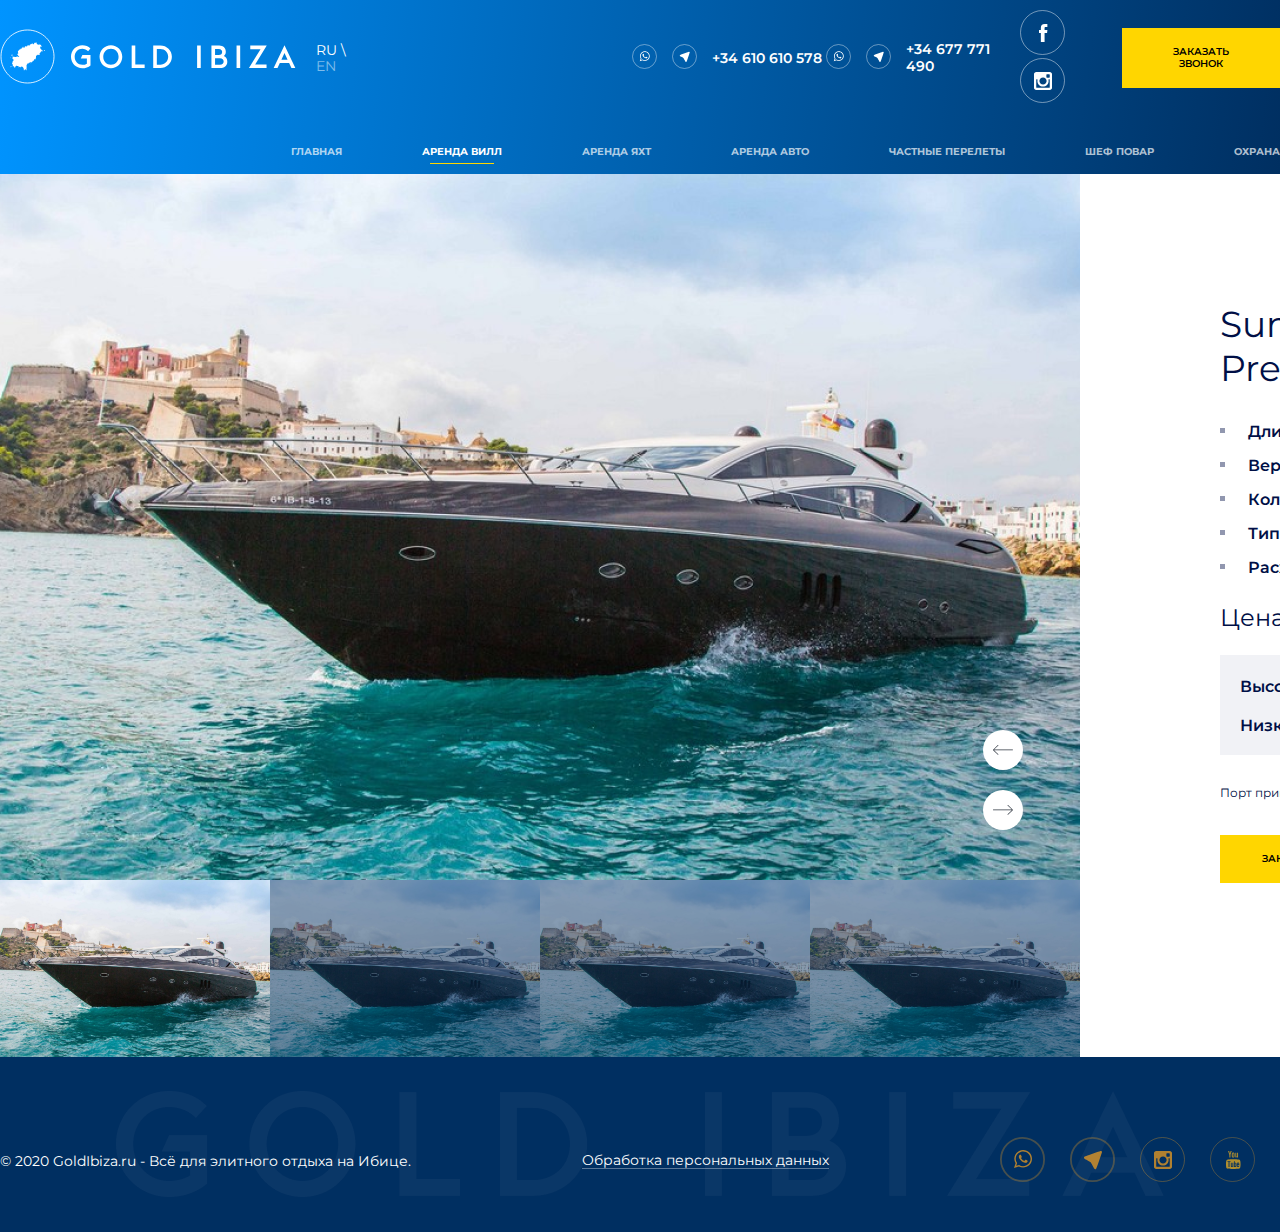
==== boat__page.html @ 10ff62f9 "123" ====
<!DOCTYPE html>
<html>
<head>
	<meta charset="utf-8">
	<title>Все для элитного отдыха на Ибице</title>
	<link rel="icon" href="img/icon.png" type="image/png">

	<link rel="stylesheet" type="text/css" href="styles/normalize.css">
	<link rel="stylesheet" href="styles/animate.css">
	<link rel="stylesheet" href="styles/magnific-popup.css">
	<link rel="stylesheet" type="text/css" href="styles/slick.css">
	<link rel="stylesheet" type="text/css" href="styles/style.css">
</head>
<body>
	<div class="header--fixed">
		<div class="header__inner">
			<div class="header__top">
					<div class="header__logo">
					<object class=""  type="image/svg+xml" data="img/logo_head.svg"></object>
				</div>
					<div class="header__lang--fixed">
						<a class="lang--ru lang--active" href="">RU \ </a>
						<a class="lang--eng" href="">EN</a>
					</div>
					<div class="header__phone">
						<a href=""><img class="phone__img" src="img/whatsapp_white.svg"></a>
						<a href=""><img class="phone__img" src="img/telegram_white.svg"></a>
						<a href=""><div class="header__number">+34 610 610 578</div></a>
					</div>
					<div class="header__phone">
						<a href="">
						<img class="phone__img" src="img/whatsapp_white.svg"></a>
						<a href=""><img class="phone__img" src="img/telegram_white.svg"></a>
						<a href=""><div class="header__number">+34 677 771 490</div></a>
					</div>
					<div class="header__social">
						<a href=""><img class="social__img" src="img/facebook.svg"></a>
						<a href=""><img class="social__img" src="img/insta.svg"></a>
					</div>
				<button class="button header__button  popup-with-form" href="#form-1" data-popup="Заказать звонок">Заказать звонок</button>

			<a class="popup-with-form popup__hamb"  data-popup="menu" href="#form-3">
				<img class="hamb__icon" src="img/hamb.svg">
			</a>
			</div>
		</div>
	</div>
		<div class="header">
		<div class="header__inner">
			<div class="header__top">
					<div class="header__logo">
					<object class=""  type="image/svg+xml" data="img/logo_head.svg"></object>
				</div>
					<div class="header__lang">
						<a class="lang--ru lang--active" href="">RU \ </a>
						<a class="lang--eng" href="">EN</a>
					</div>
					<div class="header__phone">
						<a href=""><img class="phone__img" src="img/whatsapp_white.svg"></a>
						<a href=""><img class="phone__img" src="img/telegram_white.svg"></a>
						<a href=""><div class="header__number">+34 610 610 578</div></a>
					</div>
					<div class="header__phone">
					<a href=""><img class="phone__img" src="img/whatsapp_white.svg"></a>
						<a href=""><img class="phone__img" src="img/telegram_white.svg"></a>
						<a href=""><div class="header__number">+34 677 771 490</div></a>
					</div>
					<div class="header__social">
						<a href=""><img class="social__img" src="img/facebook.svg"></a>
						<a href=""><img class="social__img" src="img/insta.svg"></a>
					</div>
			<button class="button header__button  popup-with-form" href="#form-1" data-popup="Заказать звонок">Заказать звонок</button>
			</div>
			<div class="header__bot">
				<nav class="nav header__nav">
					<ul class="nav__menu">
						<li class="nav__item ">
							<a href="index.html">Главная</a>
						</li>
						<li class="nav__item item--selected">
							<a href="villa.html">Аренда вилл</a>
						</li>
						<li class="nav__item">
							<a href="">Аренда яхт</a>
						</li>
						<li class="nav__item">
							<a href="">Аренда авто</a>
						</li>
						<li class="nav__item">
							<a href="">Частные перелеты</a>
						</li>
						<li class="nav__item">
							<a href="cook.html">Шеф повар</a>
						</li>
						<li class="nav__item">
							<a href="security.html">Охрана</a>
						</li>
					</ul>
				</nav>
			</div>
		</div>
</div>


<form id="form-1" class="mfp-hide white-popup-block">
	<fieldset style="border:0;">
		<div class="b-popup__content">
			<div class="b-popup__text">
				<div class="b-popup__title">Заказать обратный звонок</div>
				<div class="b-popup__subtitle">Перезвоним в течение 15 минут!</div>
			</div>
				<input class="b-popup__name form" type="text" name="name" placeholder="Имя *">
				<input class="b-popup__number form" type="number" name="number" placeholder="Номер телефона *">
			   <div class="checkbox">
    			<input type="checkbox" id="checkbox_1">
    				<label for="checkbox_1"> Я прочитал <a class="checkbox__link" href=""> Политику обработки персональных данных </a> и согласен с условиями</label>
				</div>
    			 <button class="b-popup__button button">
            			Отправить
            	</button>
        </div>


	</fieldset>
</form>




<form id="form-3" class="mfp-hide mfp-move-horizontal hamburger-menu">
	<fieldset style="border:0;">
		<div  class="menu__box">
			<object class="b-form__logo"  type="image/svg+xml" data="img/logo2.svg"></object>
				<ul>
    				<li class="nav__item--hamb   hamb--active">
							<a href="">Главная</a>
						</li>
						<li class="nav__item--hamb">
							<a href="villa.html">Аренда вилл</a>
						</li>
						<li class="nav__item--hamb">
							<a href="">Аренда яхт</a>
						</li>
						<li class="nav__item--hamb">
							<a href="">Аренда авто</a>
						</li>
						<li class="nav__item--hamb">
							<a href="">Частные перелеты</a>
						</li>
						<li class="nav__item--hamb">
							<a href="cook.html">Шеф повар</a>
						</li>
						<li class="nav__item--hamb">
							<a href="security.html">Охрана</a>
						</li>
 				</ul>
 				<div class="hamb__contacts">
 					<div class="contacts__title">Связаться с нами:</div>
 					<div class="header__phone hamb--phone">
						<img class="phone__img" src="img/whatsapp_white.svg">
						<img class="phone__img" src="img/telegram_white.svg">
						<div class="header__number">+34 610 610 578</div>
						<div class="header__name"> Шеденко Александр Владимирович</div>
					</div>
					<div class="header__phone hamb--phone">
						<img class="phone__img" src="img/whatsapp_white.svg">
						<img class="phone__img" src="img/telegram_white.svg">
						<div class="header__number">+34 677 771 490</div>
						<div class="header__name">Шабека Максим Сергеевич</div>
					</div>
 				</div>
 				<div class="hamb__social">
 					<div class="social__title">Мы в соц.сетях:</div>
 					<div class="b-footer__social hamb--soc">
			<a href="whatsapp.com">
			<div>
			<object class="b-footer__icon"  type="image/svg+xml" data="img/whatsapp_white.svg">
				</object>
			</div>
			</a>
			<a href="">
			<div>
			<object class="b-footer__icon"  type="image/svg+xml" data="img/telegram_white.svg"></object>
			</div>
			</a>
			<a href="">
			<div>
			<object class="b-footer__icon"  type="image/svg+xml" data="img/insta.svg"></object>
			</div>
			</a>
			<a href="">
			<div>
			<object class="b-footer__icon"  type="image/svg+xml" data="img/youtube.svg"></object>
			</div>
			</a>
			</div>
 				</div>
			</div>
				
	</fieldset>
</form>







<div class="b-about block">
<div class="b-gallery">
		<div class="slider slider-single">
				<div class="b-gallery__slide">
					<img src="img/Just-Smile-6.png">
				</div>
				<div class="b-gallery__slide">
					<img src="img/Just-Smile-6.png">
				</div>
				<div class="b-gallery__slide">
					<img src="img/Just-Smile-6.png">
				</div>
				<div class="b-gallery__slide">
					<img src="img/Just-Smile-6.png">
				</div>

		</div>
		<div class="slider slider-nav">
				<div class="b-gallery__image">
					<img src="img/Just-Smile-6.png">
				</div>
				<div class="b-gallery__image">
					<img src="img/Just-Smile-6.png">
				</div>
				<div class="b-gallery__image">
					<img src="img/Just-Smile-6.png">
				</div>
				<div class="b-gallery__image">
					<img src="img/Just-Smile-6.png"> 
				</div>
		</div>
</div>
<div class="b-about__info">
	<div class="b-about__name boat__name">Sunseeker Predator 82 ES</div>
	<ul class="b-about__props">
		<li class="props__item"><span>Длинна: </span> 55м.</li>
		<li class="props__item"><span>Верфь:</span> Amels</li>
		<li class="props__item"><span>Количество кабин:</span> 5 кабин для 12 человек</li>
		<li class="props__item"><span>Тип:</span>  Displacement Steel</li>
		<li class="props__item"><span>Расход топлива:</span>  230 л\час @ 13 knots</li>

	</ul>
	<div class="b-about__price">
		<div class="price__header">Цена за неделю:</div>
		<div class="price__seasons">
			<div class="season">
				<div class="season__name">Высокий сезон: </div>
				<div class="season__price">315000 € + APA + НДС</div>
			</div>
			<div class="season">
				<div class="season__name">Низкий сезон: </div>
				<div class="season__price">290000 € + APA + НДС</div>
			</div>
		</div>
	</div>
	<div class="b-about__port">Порт приписки 2018: Средиземное Море</div>
<button class="button b-about__button car__button popup-with-form" href="#form-1" data-popup="Заказать аренду виллы">Заказать аренду яхты</button>
</div>
</div>

<div class="b-footer block">
	<div class="b-footer__inner block__inner">
		<div class="b-footer__info">
			<div class="b-footer__text">
				© 2020 GoldIbiza.ru ️- Всё для элитного отдыха на Ибице.
			</div>
			<a class="b-footer__polit" href="">Обработка персональных данных</a>
			<div class="b-footer__social">
			<a href="whatsapp.com">
			<div>
			<object class="b-footer__icon"  type="image/svg+xml" data="img/whatsapp_white.svg">
				</object>
			</div>
			</a>
			<a href="">
			<div>
			<object class="b-footer__icon"  type="image/svg+xml" data="img/telegram_white.svg"></object>
			</div>
			</a>
			<a href="">
			<div>
			<object class="b-footer__icon"  type="image/svg+xml" data="img/insta.svg"></object>
			</div>
			</a>
			<a href="">
			<div>
			<object class="b-footer__icon"  type="image/svg+xml" data="img/youtube.svg"></object>
			</div>
			</a>
			</div>
		</div>
	</div>
</div>
</body>
	<script src="https://cdn.jsdelivr.net/npm/jquery@3.4.1/dist/jquery.min.js">
	</script>
	<script type="text/javascript" src="js/slick.min.js" defer></script>
	<script src="js/jquery.magnific-popup.js"></script>
	<script type="text/javascript" src="js/index.js" defer></script>
</script>
</html>
---- styles/style.css ----
@import url('https://fonts.googleapis.com/css?family=Montserrat:300,300i,400,400i,500,500i,600,600i,700,700i,800,800i,900,900i&display=swap');
*{
	outline: none;
}
body{
font-family:"Montserrat" ;
	font-size: 14px;

}
/*img{
	display: block;
	width: 100%;
	height: auto;
}*/
li{
	list-style: none;
	margin: 0;
	padding: 0;
}
ul{
	margin: 0;
	padding: 0;
}
a{
	text-decoration: none;
	    color: #000000;
}
.form::placeholder {
 color: #000F46;
}
.block{
	overflow: hidden;
}
.block__inner {
	max-width: 1520px;
width: 100%;
margin: 0 auto;
}
.header__inner {
	max-width: 1520px;
width: 100%;
margin: 0 auto;
   
}

.header__top{
	   display: flex;
    justify-content: space-between;
    width: auto;
    align-items: center;
}
.header__phone{
	display: flex;
    align-items: center;
}
.header{
	background: linear-gradient(97.04deg, #0094FF 0%, #002F61 100%);
	padding-top: 10px;
	color: #ffffff;
	padding-bottom: 10px;
}
.header--fixed{
	position: fixed;
	width: 100%;
	display: none;
	background: linear-gradient(97.04deg, #0094FF 0%, #002F61 100%);
	z-index: 101;
	padding-top: 10px;
	color: #ffffff;
	padding-bottom: 10px;
}
.head__scrolled{
	display: block;
}
.button{
	background: #FFD600;
	padding: 18px 42px;
	font-family: Montserrat;
	font-style: normal;
	font-weight: 600;
	font-size: 10px;
	line-height: 12px;
	text-transform: uppercase;
	cursor: pointer;
 	border: none;
}
.button:hover{
	background: #FFD5A3;
	transition: .5s
}
.phone__img{
	width: 25px;
	height: 25px;
	padding-right: 15px;
	fill: #FFffff;
	stroke: #FFffff;fill: #FFD600;
	stroke: #FFD600;
}
.phone__img:hover,
.phone__img:focus {
  filter: invert(27%) sepia(51%) saturate(2878%) hue-rotate(346deg) brightness(104%) contrast(97%);
}	


.social__img{
	margin-right: 25px;
	 width: 45px;
	  height: 45px; 
}
.social__img:hover,
.social__img:focus {
  filter: invert(27%) sepia(51%) saturate(2878%) hue-rotate(346deg) brightness(104%) contrast(97%);
}
.header__lang{
	margin-right: 277px;
}

.logo__img{
	padding-right: 17px;
}
.lang--active{
	color: #FFFFFF;

}
.lang--eng{
	color: rgba(255, 255, 255, 0.5);
}
.header__bot{
display: block;
}
.nav__menu{
	justify-content: flex-end;
	display: flex;
	padding-top: 40px;

}

.nav__item{
	padding-left: 80px;

	font-family: Montserrat;
font-style: normal;
font-weight: bold;
font-size: 10px;
line-height: 12px;
text-align: right;
text-transform: uppercase;
}
.nav__item a{
	color: rgba(255, 255, 255, 0.7);

}
.item--selected a{
	color: #ffffff;
	position: relative;

}
.item--selected a:after{
	content: '';
	width: 80%;
	display: block;
	height: 1px;
	background-color: #FFD600;
	margin-left: 10%;
	margin-top: 5px;

}
.b-navigation{

	min-height: 1050px;
		background-image: url(../img/6.png);
	background-repeat: no-repeat;
	background-size: cover;
}
.header__main{
	padding-top: 30px;

	color: #ffffff;
	height: 385px;
}
.b-navigation__header{
	background: linear-gradient(180deg, #002F61 0%, rgba(0, 47, 97, 0) 100%);

}
.b-navigation__title{
	position: relative;

	padding-top: 217px;
	font-family:"Montserrat";
	font-style: normal;
	font-weight: 300;
	font-size: 64px;
	line-height: 78px;
	color: #FFFFFF;
	max-width: 625px;
}
.b-navigation__title span{
		font-weight: 500;
}

.b-navigation__title:after{
	content: '';
	width: 30%;
	display: block;
	height: 4px;
	background-color: #FFD600;
	margin-top: 30px;
}
.b-navigation__card--img{
	width: 244px;
	height: 140px;
	z-index: 1;
}
.b-navigation__card--link{
	font-family: Montserrat;
	font-style: normal;
	font-weight: bold;
	font-size: 10px;
	line-height: 12px;
	text-transform: uppercase;
	color: #FFD600;
	position: absolute;
	left:0;
	bottom:0;
	right:0; 
	display: block;
	opacity: 0;
	padding-left: 24px;
	cursor: pointer;
}
.b-navigation__card--link:after{
		content: '';
		display: inline-block;
		background: url(../img/arrow.png);
		margin-left: 7px;
		height: 5px;
		width: 15px;
		background-repeat: no-repeat;
}

.b-navigation__card:hover .b-navigation__card--link{
	opacity: 1;
	padding-bottom: 31px;
	transition: 1s;

}
.b-navigation__card:hover .b-navigation__card--text{
padding-bottom: 61px;
	transition: 1s;

}
.b-navigation__card{
	position: relative;
	width: 244px;
	display: block;
	text-shadow: 1px 1px 2px black;
	margin-right: 12px;
}
.b-navigation__card--text{
	position: absolute;
	left:0;
	bottom:0;
	right:0;
	cursor: default;
}
.b-navigation__card--text{
font-family: Montserrat;
padding-left: 24px;
padding-bottom: 25px;
font-style: normal;
font-weight: bold;
font-size: 14px;
color: #ffffff;
line-height: 17px;
}
.b-navigation__cards{
margin-top: 65px;

}

.b-navigation__card--bg:after { 
	content: '';
	position: absolute; 
	top: 0;
	left: 0;
	right: 0;
	bottom: 0;
	background: rgba(0, 47, 97, 0.72); 
	 opacity: 0; }

.b-navigation__card--bg:before { 
	content: '';
	position: absolute;
	top: 0;
	left: 0;
	right: 0;
	bottom: 0;
	opacity: 0; }

.b-navigation__card:hover .b-navigation__card--bg:before,
.b-navigation__card:hover .b-navigation__card--bg:after { 
	opacity: 1;
	transition: 0.5s;

	 }
.b-navigation__cards{
	display: flex;

}
.cards--bottom{
	margin-top: 12px;
}
.b-owners__img{
	width: 575px;
	height: 575px;
}
.b-owners__card{
	display: flex;
}
.b-owners--social{
	display: flex;
align-items: center;	
justify-content: space-between;
}
.b-owners--number{
	font-style: normal;
	font-weight: 600;
	color: #000F46;
font-size: 18px;
line-height: 22px;
}
.b-owners--mail{
	font-style: normal;
font-weight: 600;
font-size: 18px;
line-height: 22px;
}
.icon--left{
	margin-right: 20px
}
.b-owners__icon:hover,
.b-owners__icon:focus {
  filter: invert(27%) sepia(0%) saturate(2878%) hue-rotate(346deg) brightness(104%) contrast(90%);
}
.b-owners--slogan{
	font-style: normal;
font-weight: normal;
font-size: 16px;
line-height: 24px;
position: relative;

margin-bottom: 25px;
}
.slogan--left{
border-left: 3px solid #000F46;
 max-width: 270px;
 padding-left: 23px;
}
.b-owners--name{
	font-style: normal;
font-weight: bold;
font-size: 36px;
line-height: 44px;
color: #000F46;
	margin-bottom: 30px;

}

.b-owners__info{
	margin-left: 200px;
		margin-top: 195px;
}
.b-owners--founder{
	margin-bottom: 25px;
}
.b-owners--founder span{
	font-style: normal;
font-weight: bold;
font-size: 18px;
line-height: 22px;
letter-spacing: 0.1em;

color: #000F46;

}
.b-owners--number{
	margin-right: 110px
}

.card--right{

background: #F1F2F6;
 flex-direction: row-reverse;
}
.info--right{
	text-align: right;
	margin-right: 200px
}
.slogan--right{
border-right: 3px solid #000F46;
padding-right: 23px;
}


.icon--right{
	margin-left: 20px
}
.number--right{
	margin-right: 0;
margin-left: 110px;
min-width: 146px;
}

.b-slick__img{
	width: auto;
	max-width: 230px;
	height: auto;
	max-height:230px;

}
.b-slick__card{
	width: 230px;
	height: 230px;
	text-align: center;
}
.b-slick__title{
	font-style: normal;
font-weight: normal;
font-size: 48px;
line-height: 59px;
text-align: center;
color: #000F46;
margin-bottom: 60px;
}
.b-slick{
	margin-top: 95px;
	position: relative;
	margin-bottom: 100px;
}

.b-slick .slick-prev {
    background-image: url(../img/back.svg);
    position: absolute;
    background-color: #ffffff;
    left: -50px;
    top: 30px;
}
.b-slick .slick-next {
    position: absolute;
    right: -50px;
      top: 30px;
    background-color: #ffffff;
    background-image: url(../img/next.svg);
}
.slick-arrow {
	z-index: 1;
	border: none;
	opacity: 0.6;
	border-radius:90px;
    width: 40px;
    height: 40px;
    background-position: center;
    background-repeat: no-repeat;
    font-size: 0;
}
.b-footer__info{
	display: flex;
	justify-content: space-between;
align-items: center;
color: #FFFFFF;
padding-top: 80px;
}
.b-footer{
	background-color: #002F61;
	background-image: url(../img/bg__footer.png);
	background-repeat: no-repeat;
	background-position: center;
	height: 175px;
}
.b-footer__icon{
	width: 45px;
	height: 45px;
	padding-right: 25px;
	 filter: invert(27%) sepia(51%) saturate(2878%) hue-rotate(346deg) brightness(104%) contrast(97%);
}
.b-footer__icon:hover{
	 filter: invert(50%) sepia(51%) saturate(2000%) hue-rotate(346deg) brightness(104%) contrast(97%)
}
.b-footer__polit{
	border-bottom: 1px solid rgba(255, 255, 255, 0.35);
}
.b-footer__polit:hover{
	color: #FFD600;
}
.b-footer a{
	color: #ffffff;
}

#form-1{
	color: #000F46;
      animation: open .5s;

	background-color: #fff;
    box-sizing: border-box;
    padding: 63px 29px;
    width: 530px;
    margin: 30px auto;
    position: relative;
    align-items: center;
}


.b-footer__social a{
}

.b-footer__social a:hover object{
opacity: 1

}

.b-footer__social{
	display: flex;

	align-items: center;
}
.b-footer__social object{
pointer-events: none;
opacity: .7
}
#form-4{
	color: #000F46;
      animation: open .5s;
margin-right: 200px;
	background-color: #fff;
    box-sizing: border-box;
    padding: 63px 29px;
    width: 530px;
    position: relative;
    align-items: center;
}



.b-popup__title{
	font-weight: bold;
font-size: 24px;
line-height: 29px;
text-transform: uppercase;

color: #000F46;
}
.b-popup__subtitle{
	font-style: normal;
font-weight: 300;
font-size: 18px;
line-height: 22px;
margin-bottom: 61px;
text-transform: uppercase;
}
.b-popup__text{
	max-width: 435px;
}
.checkbox {
    line-height: 24px;
    font-size: 16px;
    box-sizing: border-box;
}

.checkbox input[type="checkbox"] {
    opacity:0;
}


.checkbox label {
    position: relative;
    display: inline-block;
   padding-left: 27px;
    /*16px width of fake checkbox + 6px distance between fake checkbox and text*/
}

.checkbox label::before,
.checkbox label::after {
    position: absolute;
    content: "";
    
    /*Needed for the line-height to take effect*/
    display: inline-block;
}

/*Outer box of the fake checkbox*/
.checkbox label::before{
	background-color: #Fff;

    height: 16px;
    width: 16px;
    
    border: 1px solid;
    left: -3px;
    
    /*(24px line-height - 16px height of fake checkbox) / 2 - 1px for the border
     *to vertically center it.
     */
    top: 3px;
}

/*Checkmark of the fake checkbox*/
.checkbox label::after {
    height: 5px;
    width: 9px;
    border-left: 2px solid;
    border-bottom: 2px solid;
    
    transform: rotate(-45deg);
    
    left: 0px;
    top: 7px;
}

/*Hide the checkmark by default*/
.checkbox input[type="checkbox"] + label::after {
    content: none;
}

/*Unhide on the checked state*/
.checkbox input[type="checkbox"]:checked + label::after {
    content: "";
}

/*Adding focus styles on the outer-box of the fake checkbox*/
.checkbox input[type="checkbox"]:focus + label::before {
    outline: rgb(59, 153, 252) auto 5px;
}


 .checkbox__link{
 	border-bottom: 1px solid;
 }


.form{
	border: 0;
	width: 445px;
	color: #000F46;
	border-bottom:2px solid #D3D3D3;
	background: transparent;
	margin-bottom: 55px;
}
.b-popup__button{
	margin-top: 30px;
	margin-left: 0;
	width: 155px;
	height: 50px;
	text-align: center;
}
.b-popup__text:before{
	position: absolute;
    left: -45px;
content: '';
background-color: #000F46;
width: 59px;
transform: rotate(90deg);
height:3px;
    /* bottom: 390px; */
    top: 20px;
}
.b-popup__content{
	position: relative;
}


.b-store__grid{
  display: flex;
  flex-wrap: wrap;
 width: 100%;
  height: 1320px;

	}
.b-store__card{	
	width:calc(100%/3);
	flex-shrink: 0;
	height: 440px;
	font-weight: bold;
	font-size: 24px;
	line-height: 29px;
	text-transform: uppercase;
	color: #FFFFFF;
	position: relative;
	background-size: cover;
	text-align: center;
}
.b-store__content{
	position: relative;
		z-index: 2;
		height: 100%;
		display: flex;
flex-direction: column;
justify-content: center;
align-items: center;
	margin-top: 50px;

}
.b-store__card--text{
}
.b-store__card--bg:after { 
	content: '';
	position: absolute; 
	top: 0;
	left: 0;
	right: 0;
	bottom: 0;
	background: rgba(0, 47, 97, 0.72); 
	 opacity: 0; }

.b-store__card--bg:before { 
	content: '';
	position: absolute;
	top: 0;
	left: 0;
	right: 0;
	bottom: 0;
	opacity: 0; }

.b-store__card:hover .b-store__card--bg:before,
.b-store__card:hover .b-store__card--bg:after { 
	opacity: 1;
	transition: 0.5s;
}

.b-store__card:hover .b-store__card--text{
transition: .5s;
transform: translateY(-300px)
}
.b-store__card:hover .b-store__card--button{
	opacity: 1;
	transition: 1s;
}
.b-store__card--button{
	padding: 18px 42px;
	opacity: 0;
}
.b-store__social{
	text-align: center;
	margin: 35px 70px 35px 70px;
	opacity: 0;
	display: flex;
	border-bottom: 1px solid rgba(255, 255, 255, 0.22);
	padding-bottom: 20px; 
	border-top: 1px solid rgba(255, 255, 255, 0.22);
	padding-top: 20px; 
	max-width: 500px;
}
.b-store__card:hover .b-store__social{
	opacity: 1;
	transition: 1s;

}

.store__phone{
	padding-left: 20px;
	display: flex;
	align-items: center;
	}
.store__number{
	font-weight: 600;
	font-size: 14px;
	line-height: 17px;
	margin-right: 15px;
	padding-left: 15px;
	color: #FFFFFF;
}
.store__phone--img{
	padding-right: 0;
	margin-left: 15px;
}

.b-store__card--link{
	font-style: normal;
font-weight: bold;
font-size: 10px;
line-height: 12px;
text-transform: uppercase;
color: #FFFFFF;
opacity: 0;
}
.b-store__card:hover .b-store__card--link{
opacity: 1;
transition: 1s;

}
.b-store__card--link:hover{
	color: #FFD600;
}
.b-store__paginator{
margin-top:70px;
margin-bottom:50px;

}
.paginator__list{
	display: flex;
	font-weight: 600;
font-size: 16px;
line-height: 20px;
  justify-content: center;
  align-items: center;

text-transform: uppercase;
}
.paginator__item{
height: 29px;
    width: 67px;
    text-align: center;
position: relative;
}

.paginator__link{

	position: relative;
color: rgba(0, 15, 70, 0.5);
}
.b-store__paginator--prev{
	width: 30px;
	height: auto;

}
.b-store__paginator--next{
	margin-left: 50px;
}
.paginator__item:after{
	content: '';
	position: absolute;
	display: block;
	bottom: 0;
	margin-left: 18px;
    width: 40px;
    height: 1px;
    background-color: rgba(0, 15, 70, 0.35);
    margin-top:5px;

}
.paginator__link:hover{
	color: #000F46;
}
.paginator__link:hover .paginator__link:after{
	background-color: #000F46;
}

.paginator--active{
		color: #000F46;
}
.paginator--active:after{
	background-color: #000F46;
}
.b-aside__title--bold{
font-weight: bold;
font-size: 36px;
line-height: 44px;
text-align: center;
color: #000F46;
}
.b-aside__title{
font-weight: normal;
font-size: 36px;
line-height: 44px;
text-align: center;
color: #000F46;
margin-top: 50px;
}
.b-aside{
background: #F1F2F6;
align-items: center;
position: relative;
height: 180px;
text-align: center;
}
.b-aside__link{
	font-style: normal;
font-weight: bold;
font-size: 14px;
line-height: 17px;
max-width: 185px;

text-transform: uppercase;
padding-top: 20px;
color: #000F46;
  padding: 0;
  border: none;
  padding-top: 25px;
  background-color: transparent;
position: relative;
cursor: pointer;
}

.b-aside__link:after{
	background-color: #000F46;
	content: '';
	position: absolute;
	bottom: -5px;
	left: 0;
    width:100%;
    height: 1px;
}

	#form-2{
	font-style: normal;
	font-weight: normal;
	font-size: 14px;
	line-height: 24px;
	color: #000F46;
	background-color: #fff;
  	height: 100%;
    width: 890px;
    margin: 0;
    position: fixed;
    top: 0;
    left: 0;
      animation: open .5s;

}

.b-aside__popup--text{
		padding-top: 35px;
		padding-left: 90px;
		padding-right: 70px;
}

.b-aside__popup--list{
	margin-left: 50px;
	margin-top: 35px;
}
.b-aside__popup--title{
	font-style: normal;
font-weight: normal;
font-size: 36px;
line-height: 30px;


color: #000F46;
}
.b-aside__popup--subtitle{
font-style: normal;
font-weight: bold;
font-size: 14px;
line-height: 24px;

color: #000F46;

}
.b-aside__popup--list li{
	position: relative;

}
.b-aside__popup--list li:before{
width: 5px;
height: 5px;
background: rgba(0, 15, 70, 0.43);
content: '';
display: block;
position: absolute;
bottom: 10px;
left: -20px;
}
.b-aside__popup--text p{
	margin-top: 35px;
}
.mfp-bg{
	background: rgba(0, 37, 94, 0.6);
}








.b-select__card{
	width: 50%;
	min-height: 1000px;
	position: relative;
}
.b-select__inner{
	display: flex;
}
.b-select__buy{
	text-align: center;
	background-image: url("../img/IMG_09641.png");

}
.b-select__arenda{
	text-align: center;
	background-image: url("../img/IMG_09641.png");

}

.b-select__button{
	opacity: 0;
		margin-top:30px;
}
.b-select__card:hover .b-select__button{
opacity: 1;
transition: .5s;
}
.b-select__text{
font-style: normal;
font-weight: normal;
font-size: 48px;
line-height: 59px;
text-align: center;
color: #000F46;

}
.b-select__card:hover .b-select__text{
	color: #ffffff;
}
.b-select__card{
	position: relative;
}

.b-select__bg:before { 
	content: '';
	position: absolute;
	top: 0;
	left: 0;
	right: 0;
	z-index: 1;
	bottom: 0;
	opacity: 0; }


.b-select__bg:after { 
	content: '';
	position: absolute; 
	top: 0;
	left: 0;
	right: 0;
	bottom: 0;
	background: rgba(0, 47, 97, 0.72); 
	 opacity: 0; 

	}

.b-select__card:hover .b-select__bg:before,
.b-select__card:hover .b-select__bg:after { 
	opacity: 1;
	transition: 0.5s;
}
.b-select__content{
	z-index: 2;
	position: relative;
	padding-top: 550px;
}
.b-select__card:hover .b-select__content{
	padding-top: 360px;
	transition: .5s;
}


.b-cook{
	background-image: url(../img/30194974.png);
	background-repeat: no-repeat;
	background-color: rgba(0, 37, 94, 0.9);
}
.b-cook__header{
	height: 100%;
		min-height: 1000px;

}
.b-security{
	background-image: url(../img/30194975.png);
	background-repeat: no-repeat;
	background-color: rgba(0, 37, 94, 0.9);
}
.b-security__header{
	height: 100%;
		min-height: 1000px;

}
.block__text--info{
	max-width: 530px;
	font-weight: normal;
font-size: 16px;
line-height: 24px;

color: #FFFFFF;
}
.block__title{
	font-weight: normal;
font-size: 64px;
line-height: 78px;

color: #FFFFFF;

}
.block__subtitle{
	font-weight: bold;
font-size: 32px;
line-height: 39px;
margin-bottom: 50px;
margin-top:15px;

color: #FFFFFF;

}
.b-cook__list{
	font-weight: bold;
font-size: 16px;
line-height: 24px;
margin-left: 90px;
	margin-top: 50px;

color: #FFFFFF;
}

.b-cook__list li{
	position: relative;
	margin-bottom: 20px;
}
.b-cook__list li:before{
width: 5px;
height: 5px;
background: #FFD600;
content: '';
display: block;
position: absolute;
bottom: 10px;
left: -40px;
}
.b-cook__content{
	margin-left: 200px;
	margin-top: 90px;
	display: flex;
}
.b-cook__form #form-4{
	margin-left: 185px;
	width: 600px;

}
.b-popup__message .form{
	margin-bottom: 20px;

}

.b-popup__message p{
	padding-bottom: 50px;
}
.b-popup__privacy{
}
.main__form{
	margin-left: 40px;
}
.b-security__title{
	max-width: 750px;
}
.block__text--info{
	    max-width: 724px;

}
.b-security__form #form-4{
		margin-left: 158px;
	width: 600px;

}
.b-security__list{
max-width: 645px;
	font-weight: bold;
font-size: 16px;
line-height: 24px;
margin-left: 90px;
	margin-top: 50px;

color: #FFFFFF;
}

.b-security__list li{
	position: relative;
	margin-bottom: 20px;
}
.b-security__list li:before{
width: 5px;
height: 5px;
background: #FFD600;
content: '';
display: block;
position: absolute;
bottom: 10px;
left: -40px;
}
.block__title--bold{
	font-style: normal;
font-weight: bold;
font-size: 64px;
line-height: 78px;

color: #FFFFFF;
}




.menu__box {
  display: block;
  position: fixed;
  top: 0;
  left: 0;
  right: -100%;
  width: 580px;
  height: 100%;
  margin: 0;
  padding: 36px 0;
  list-style: none;
  background-color: #ECEFF1;
  box-shadow: 1px 0px 6px rgba(0, 0, 0, .2);
  transition-duration: .25s;
  background: rgba(0, 47, 97, 0.9);
}

.menu__item {
  display: block;
  padding: 12px 24px;


  text-decoration: none;

  transition-duration: .25s;
}
.nav__item--hamb a{
font-style: normal;
font-weight: bold;
font-size: 14px;
line-height: 17px;
text-transform: uppercase;

color: rgba(255, 255, 255, 0.7);

}
.hamburger__logo{
	background-image: url(../img/hamb_logo.png);
	width: 100%;
	height: auto;
}
#form-3 .mfp-close{
    position: fixed;
    right: 195px;
    top: 21px;
  width: 45px;
  height: 32px;
}
#form-3 .mfp-close:before, #form-3 .mfp-close:after {
  position: absolute;
  left: 15px;
  content: ' ';
  height: 33px;
  width: 2px;
  background-color: #fff;
}
#form-3 .mfp-close:before {
  transform: rotate(45deg);
}
#form-3 .mfp-close:after {
  transform: rotate(-45deg);
}
#form-3{
	font-style: normal;
	font-weight: normal;
	font-size: 14px;
	line-height: 24px;
	color: #000F46;
	background: rgba(0, 37, 94, 0.6);
  	height: 100%;
    width: 580px;
    margin: 0;
    position: fixed;
    top: 0;
    left: 0;
      animation: open .5s;
}
.header__lang--fixed{
	margin-right: 130px;
}
.hamb__icon{
	height: auto;
	width: 45px;
	margin-left: 10px;
}

.popup-opened .popup__hamb {
	opacity: 0
}
.nav__item--hamb {
 	margin-left: 64px;
 	margin-bottom: 20px;
}
.hamb--active a{
	color: #ffffff;

}
.hamb--active{
	position: relative;
}
.hamb--active:before{
		content: '';
	width: 31px;
	display: block;
	height: 1px;
	background-color: #FFD600;
	margin-top: 5px;
	position: absolute;
bottom: 0;
left: 0;
}



@keyframes open {
    0%   {opacity: 0;}
    100% {opacity: 1;}
}

.contacts__title{
	font-style: normal;
font-weight: normal;
font-size: 18px;
line-height: 22px;
margin-bottom: 27px;
text-transform: uppercase;

color: #FFFFFF;

}
.hamb__contacts{
	margin-left: 65px;
	margin-top: 80px;
	position: relative;
}
.header__number{
font-style: normal;
font-weight: 600;
font-size: 14px;
line-height: 17px;
color: #FFFFFF;
min-width: 114px;
}
.header__lang{
	margin-left: 20px;
}
.header__name{
	font-weight: normal;
font-size: 12px;
line-height: 15px;
margin-left: 26px;
color: #FFFFFF;

}
.hamb--phone{
	padding-bottom: 22px;
}
.hamb__contacts:before{
	content: '';
	width: 445px;
	height: 1px;
	position: absolute;
	top: -37px;
	background-color: rgba(255, 255, 255, 0.25);
}
.hamb__contacts:after{
	content: '';
	width: 445px;
	height: 1px;
	position: absolute;
	background-color: rgba(255, 255, 255, 0.25);
	bottom: -21px;
}
.social__title{
	font-style: normal;
font-weight: normal;
font-size: 18px;
line-height: 22px;

text-transform: uppercase;

color: #FFFFFF;
}
.hamb__social{
	margin-left: 65px;

	margin-top: 65px;
}
.hamb--soc{
	margin-top: 23px;
}
.b-form__logo{
	margin-left: 65px;
	margin-bottom: 65px;
}
.b-gallery{
	width: 1080px;
}
.b-gallery__slide{
width: 100%;
}

.b-gallery__image img{
	max-width:270px;
	width: auto;
	height: auto;
	max-height: 200px; 
	opacity: 0.55;

}
.slider-nav{
	width: 100%;
	background-color: #002F61;
}
.slick-slide.is-active img{
opacity: 1;
}
.slick-arrow{
	position: absolute;
right: 57px;
background-color: #ffffff;
opacity: 1;
}
.slick-next{
    bottom: 50px;
background-image: url(../img/next.svg);
background-size: 50%;
}
.slick-prev{
    bottom: 110px;
background-image: url(../img/back.svg);
background-size: 50%;
}
.slick-arrow:hover{
	opacity: .9
}
.b-popup__comm{
padding-bottom: 50px;
font-size: 14px;
line-height: 17px;
resize: none;
color: #000F46; 
}
.b-about{
	display: flex;
}
.b-about__name{
	font-weight: normal;
font-size: 36px;
line-height: 44px;
color: #000F46;
max-width: 430px;
}
.b-about__props{
	font-weight: normal;
font-size: 16px;
line-height: 24px;
max-width: 460px;


color: #000F46;

}
.b-about__info{
	margin-left: 140px;
	margin-top: 10%;
}
.props__item{
	position: relative;
margin-left: 28px;
margin-top: 10px;
}
.props__item span{
font-weight: 600;
font-size: 16px;
line-height: 24px;


color: #000F46;

}
.b-about__props{
margin-top: 30px;

}
.props__item:before{
	width: 5px;
height: 5px;
background: rgba(0, 15, 70, 0.43);
content: '';
display: block;
position: absolute;
top: 8px;
left: -28px;
}
.b-about__button{
	margin-top: 90px;
}
.b-buy__img{
	min-width: 913px;

	background-image: url(../img/111.png);
	background-repeat: no-repeat;
	margin-left: 93px;
	background-size: cover;
}
.b-buy{
	justify-content: space-between;
	display: flex;
	min-height: 900px;
	margin-left: 200px;
	margin-right: 0;
}
.b-buy__headline{
	font-style: normal;
font-weight: normal;
font-size: 36px;
line-height: 44px;

color: #000F46;
}
.b-buy__subtitle{
	font-weight: bold;
font-size: 16px;
line-height: 24px;
margin-bottom: 40px;
margin-top: 10px;
color: #000F46;

}
.b-buy__text{
	font-weight: normal;
font-size: 16px;
line-height: 24px;
margin-bottom:30px;



color: #000F46;
}
.b-buy__title{
	font-weight: normal;
font-size: 24px;
line-height: 24px;
margin-bottom: 30px;


color: #000F46;

}
.b-buy__about{
	max-width: 730px;
	min-width: 720px;
	margin-top: 90px;
	margin-bottom: 100px;
}
.b-buy--item{
	margin-top: 10px;
}
.b-buy__props{
	margin-left: 20px;
}
.b-accordion__item{
	width: 500px;
}
.accordion__header{
	display: flex;
	background: #002F61;
	height: 45px;
	align-items: center;
	color: #ffffff;
position: relative;
cursor: pointer;
	margin-top: 5px;
}
.b-accordion__list{
	margin-top: 15px;
}
.accordion__rate{
	margin-left: 10px;
align-items: center;
	margin-right: 5px;
	display: flex;
	font-weight: bold;
font-size: 14px;
line-height: 17px;
}
.accordion__rate:after{
	content: '';
	display: block;
	height: 1px;
	width: 25px;
	background-color: rgba(255, 255, 255, 0.3);
	transform: rotate(108.43deg);
}
.accordion__date{
	font-size: 10px;
line-height: 12px;
text-align: center;
color: #FFFFFF;
}
.accordion__time ul{
	align-items: center;
	justify-content: space-between;
	display: flex;
	font-size: 12px;
	line-height: 15px;
	color: #000F46;
	width:90%;
	padding-left:15px;
	padding-right: 30px;
}
.accordion__time li{
	font-style: normal;
font-weight: normal;
font-size: 12px;
line-height: 15px;
color: #000F46;
}
.accordion__time{
	display: flex;
	font-weight: bold;
font-size: 10px;
line-height: 12px;
background: #F1F2F6;
color: #000F46;
	padding-left: 10px;

}
.accordion__time p{
	max-width: 40px;
}
.accordion__price ul{
	padding-right: 5px;
	padding-left: 50px;
	justify-content: space-between;
display: flex;	
font-weight: normal;
font-size: 12px;
line-height: 15px;
color: #000F46;

}

.b-accordion__content{
	display: none;
}

.accordion__header:after{
	    content: '';
 background-image: url(../img/accord.svg);
 width: 10px;
 height: 10px;
 background-repeat: no-repeat;
    position: absolute;
    right: 15px;
    transition: 0.3s;
}
.accordion__header.in:after{
	 transform: rotate(90deg);

}
.car__button{
	margin-top: 5px;
}

.b-about__deposit span{
	font-weight: bold;
font-size: 14px;
line-height: 17px;


color: #000F46;

}
.b-about__deposit{
	font-weight: normal;
font-size: 14px;
line-height: 17px;
/* identical to box height */
margin-top: 29px;
margin-bottom: 29px;

color: #000F46;
}
.price__seasons{
	background: #F1F2F6;
	height: 100px;
	width: 500px;
	align-items: center;
}

.season{
	margin-left: 20px;
	margin-top: 15px;
	display: flex;
}
.season:first-child{
	padding-top: 20px;

}
.price__header{
	font-weight: normal;
font-size: 24px;
line-height: 29px;
margin-top: 23px;
margin-bottom: 23px;
color: #000F46;
}
.season__name{
	font-weight: 600;
font-size: 16px;
line-height: 24px;
margin-right: 5px;

color: #000F46;
}
.season__price{
	font-weight: normal;
font-size: 16px;
line-height: 24px;


color: #000F46;
}
.b-about__port{
	font-size: 12px;
line-height: 15px;
margin-top: 30px;
margin-bottom: 30px;

color: #000F46;

}

.plane__name{
	text-transform: uppercase;
	max-width: 342px;
}
.boat__name{
	max-width: 342px;

}
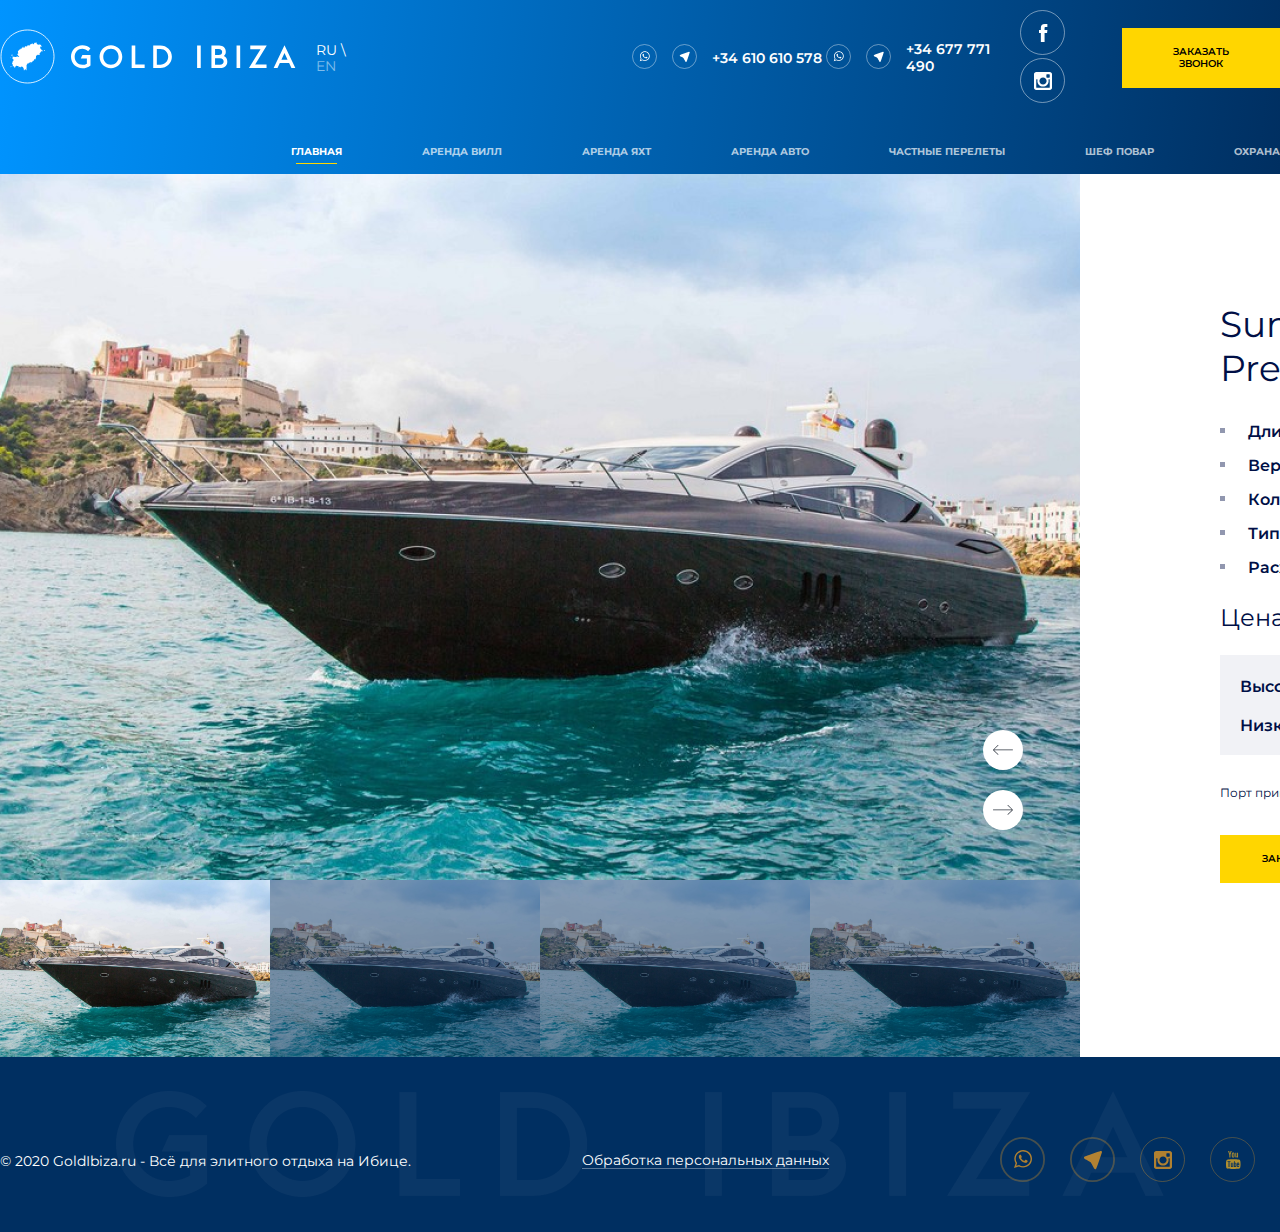
==== commit 27ebf855: "2" ====
--- a/boat__page.html
+++ b/boat__page.html
@@ -74,20 +74,20 @@
 			<div class="header__bot">
 				<nav class="nav header__nav">
 					<ul class="nav__menu">
-						<li class="nav__item ">
+						<li class="nav__item item--selected">
 							<a href="index.html">Главная</a>
 						</li>
-						<li class="nav__item item--selected">
+						<li class="nav__item">
 							<a href="villa.html">Аренда вилл</a>
 						</li>
 						<li class="nav__item">
-							<a href="">Аренда яхт</a>
-						</li>
-						<li class="nav__item">
-							<a href="">Аренда авто</a>
-						</li>
-						<li class="nav__item">
-							<a href="">Частные перелеты</a>
+							<a href="store_boat.html">Аренда яхт</a>
+						</li>
+						<li class="nav__item">
+							<a href="store_car.html">Аренда авто</a>
+						</li>
+						<li class="nav__item">
+							<a href="store_plane.html">Частные перелеты</a>
 						</li>
 						<li class="nav__item">
 							<a href="cook.html">Шеф повар</a>
@@ -125,27 +125,25 @@
 </form>
 
 
-
-
 <form id="form-3" class="mfp-hide mfp-move-horizontal hamburger-menu">
 	<fieldset style="border:0;">
 		<div  class="menu__box">
 			<object class="b-form__logo"  type="image/svg+xml" data="img/logo2.svg"></object>
 				<ul>
-    				<li class="nav__item--hamb   hamb--active">
-							<a href="">Главная</a>
+    				<li class="nav__item--hamb">
+							<a href="index.html">Главная</a>
+						</li>
+						<li class="nav__item--hamb  ">
+							<a href="villa.html">Аренда вилл</a>
+						</li>
+						<li class="nav__item--hamb  hamb--active">
+							<a href="store_boat.html">Аренда яхт</a>
 						</li>
 						<li class="nav__item--hamb">
-							<a href="villa.html">Аренда вилл</a>
+							<a href="store_car.html">Аренда авто</a>
 						</li>
 						<li class="nav__item--hamb">
-							<a href="">Аренда яхт</a>
-						</li>
-						<li class="nav__item--hamb">
-							<a href="">Аренда авто</a>
-						</li>
-						<li class="nav__item--hamb">
-							<a href="">Частные перелеты</a>
+							<a href="store_plane.html">Частные перелеты</a>
 						</li>
 						<li class="nav__item--hamb">
 							<a href="cook.html">Шеф повар</a>
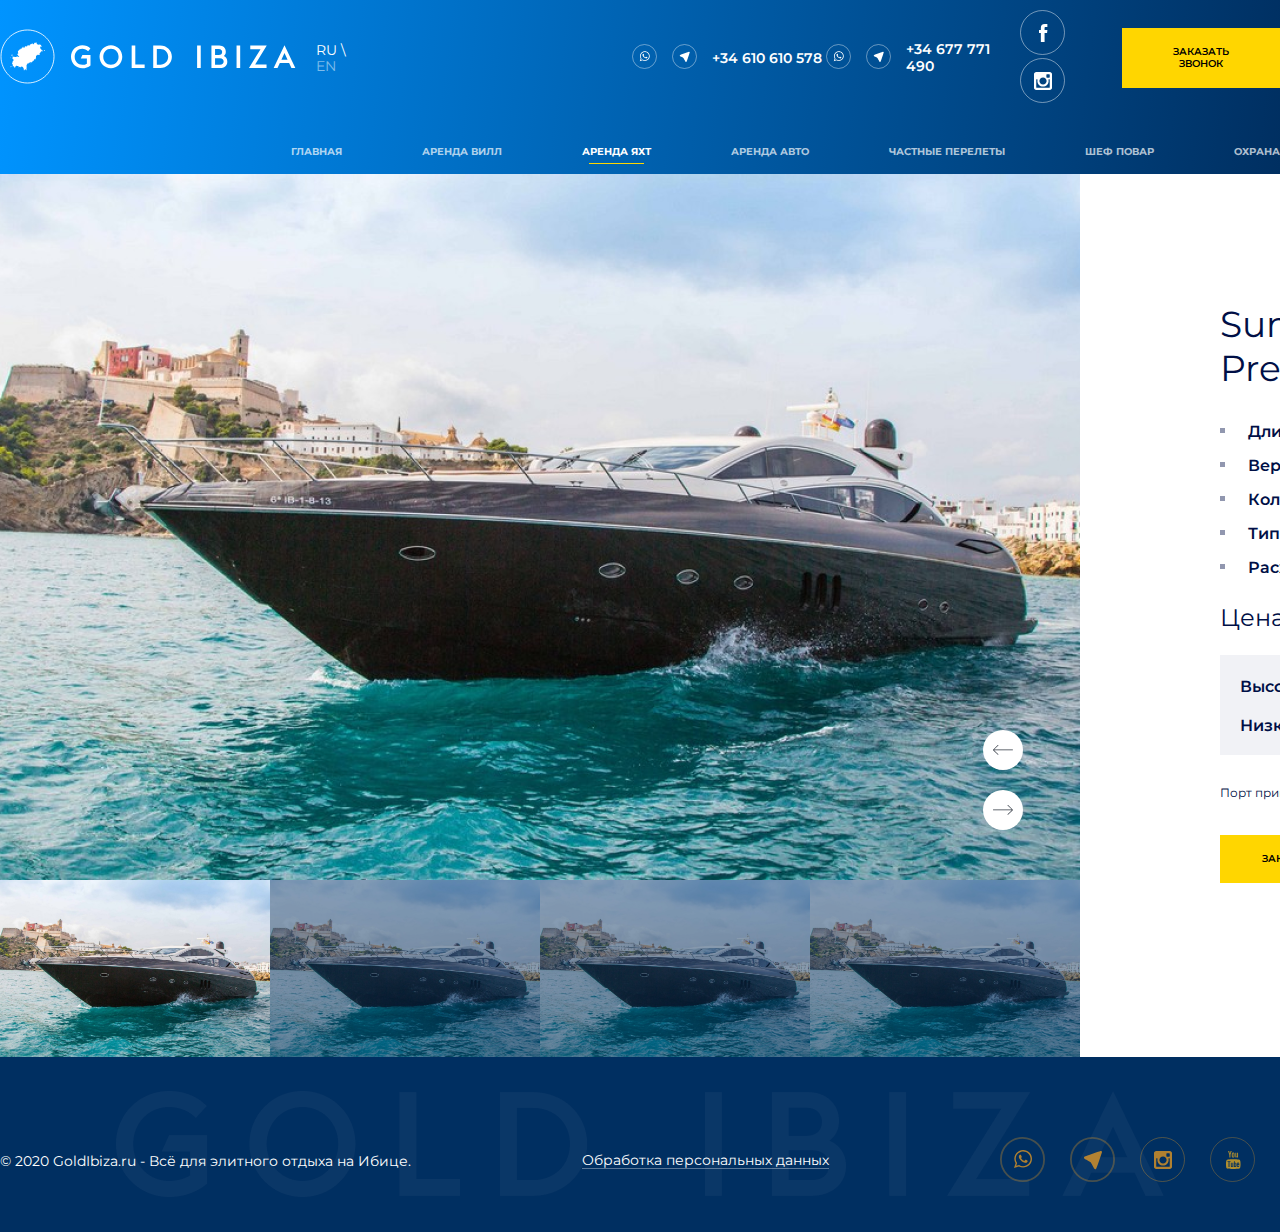
==== commit 669a1c01: "3" ====
--- a/boat__page.html
+++ b/boat__page.html
@@ -74,13 +74,13 @@
 			<div class="header__bot">
 				<nav class="nav header__nav">
 					<ul class="nav__menu">
-						<li class="nav__item item--selected">
+						<li class="nav__item">
 							<a href="index.html">Главная</a>
 						</li>
 						<li class="nav__item">
 							<a href="villa.html">Аренда вилл</a>
 						</li>
-						<li class="nav__item">
+						<li class="nav__item  item--selected">
 							<a href="store_boat.html">Аренда яхт</a>
 						</li>
 						<li class="nav__item">
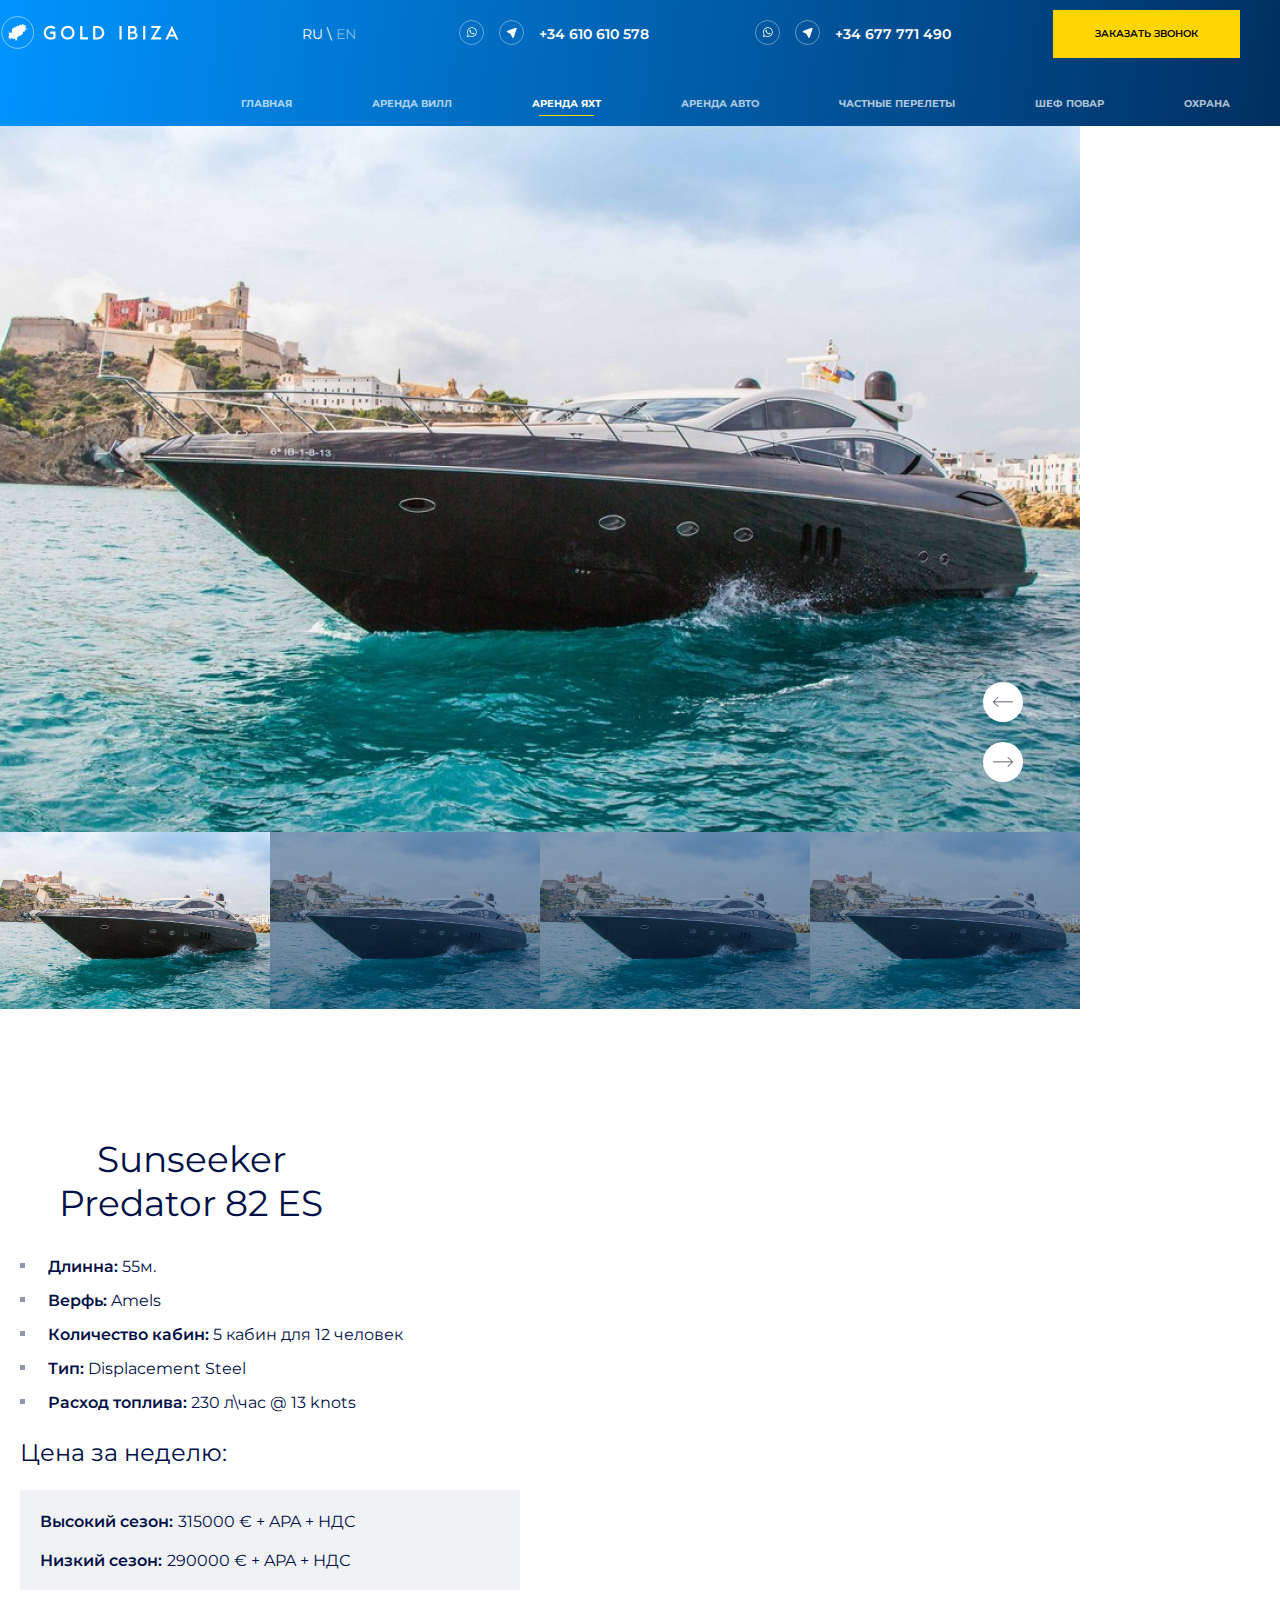
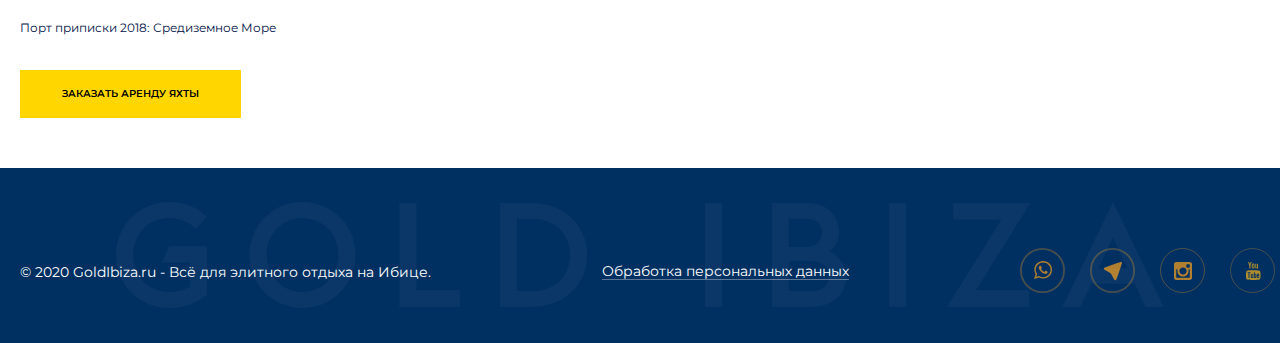
==== commit 581afe55: "1" ====
--- a/boat__page.html
+++ b/boat__page.html
@@ -4,6 +4,7 @@
 	<meta charset="utf-8">
 	<title>Все для элитного отдыха на Ибице</title>
 	<link rel="icon" href="img/icon.png" type="image/png">
+	<meta name="viewport" content="width=device-width" />
 
 	<link rel="stylesheet" type="text/css" href="styles/normalize.css">
 	<link rel="stylesheet" href="styles/animate.css">
@@ -70,6 +71,8 @@
 						<a href=""><img class="social__img" src="img/insta.svg"></a>
 					</div>
 			<button class="button header__button  popup-with-form" href="#form-1" data-popup="Заказать звонок">Заказать звонок</button>
+				<a class="popup-with-form header__humb popup__hamb"  data-popup="menu" href="#form-3">
+				<img class="hamb__icon" src="img/hamb.svg">
 			</div>
 			<div class="header__bot">
 				<nav class="nav header__nav">
--- a/styles/style.css
+++ b/styles/style.css
@@ -68,6 +68,9 @@
 	padding-top: 10px;
 	color: #ffffff;
 	padding-bottom: 10px;
+}
+.header__humb{
+	display: none;
 }
 .head__scrolled{
 	display: block;
@@ -208,6 +211,7 @@
 }
 .b-navigation__card--img{
 	width: 244px;
+	display: block;
 	height: 140px;
 	z-index: 1;
 }
@@ -251,17 +255,20 @@
 }
 .b-navigation__card{
 	position: relative;
-	width: 244px;
+	width: calc(100%/3);
 	display: block;
 	text-shadow: 1px 1px 2px black;
 	margin-right: 12px;
+	max-width: 244px;
+    flex-shrink: 0;
+    margin-top: 20px;
 }
 .b-navigation__card--text{
 	position: absolute;
 	left:0;
 	bottom:0;
 	right:0;
-	cursor: default;
+	cursor: pointer;
 }
 .b-navigation__card--text{
 font-family: Montserrat;
@@ -275,7 +282,10 @@
 }
 .b-navigation__cards{
 margin-top: 65px;
-
+    flex-wrap: wrap;
+	display: flex;
+max-width: 770px;
+margin-left: 0;
 }
 
 .b-navigation__card--bg:after { 
@@ -303,10 +313,7 @@
 	transition: 0.5s;
 
 	 }
-.b-navigation__cards{
-	display: flex;
-
-}
+
 .cards--bottom{
 	margin-top: 12px;
 }
@@ -1240,10 +1247,11 @@
 }
 #form-3 .mfp-close{
     position: fixed;
-    right: 195px;
+	right: calc(50vw - (1520px / 2));
+  
     top: 21px;
-  width: 45px;
-  height: 32px;
+  	width: 45px;
+  	height: 32px;
 }
 #form-3 .mfp-close:before, #form-3 .mfp-close:after {
   position: absolute;
@@ -1393,7 +1401,7 @@
 	margin-bottom: 65px;
 }
 .b-gallery{
-	width: 1080px;
+	max-width: 1080px;
 }
 .b-gallery__slide{
 width: 100%;
@@ -1739,4 +1747,400 @@
 .boat__name{
 	max-width: 342px;
 
-}+}
+
+
+
+
+@media screen and (max-width: 1519px){
+.block__inner {
+max-width: 1330px;
+margin: 0 20px;
+}
+
+
+.hexader__social{
+	display: flex;
+
+}
+.b-owners__info{
+	margin-left: 50px;
+}
+.info--right {
+    margin-right: 50px;
+}
+.number--right {
+    margin-left: 20px;
+}
+.b-owners--number{
+margin-right: 20px;
+}
+#form-3 .mfp-close {
+	right: calc(50vw - (1330px / 2));
+}
+.header__lang {
+    margin-right: 50px;
+}
+.b-navigation__cards{
+	margin-top: 50px;
+	margin-left: 20px;
+}
+.b-navigation__title{
+	    margin: 0 20px;
+}
+.b-slick .slick-prev{
+	left: 0vw;
+}
+.b-slick .slick-next{
+	right: 2vw;
+}
+.b-slick .slick-track{
+	margin-left: 55px;
+}
+.b-about{
+	margin-bottom: 50px;
+	display: block;
+}
+.slick-track{
+	width: 360px;
+	height: auto;
+}
+.b-about__info{
+	margin-left:20px;
+}
+.b-about__name{
+	text-align: center;	
+}
+.b-cook__content{
+	margin-left: 20px;
+	display: block;
+}
+.b-cook__form #form-4{
+		margin-left: 0;
+		margin-bottom: 30px;
+}
+.b-cook{
+	background-size: cover;
+}
+.b-security__content{
+	margin-left: 20px;
+	display: block;
+}
+.b-security__form #form-4{
+		margin-left: 0;
+		margin-bottom: 30px;
+}
+.b-security{
+	background-size: cover;
+}
+}
+
+@media screen and (max-width: 1335px){
+.header__inner{
+	min-width: 100vw;
+}
+.header__lang--fixed {
+    margin-right: 20px;
+}
+.header__lang {
+    margin-right: 0;
+}
+.nav__menu {
+	margin-right: 50px;
+}
+.social__img{
+	width: 30px;
+	height: 30px;
+	margin-right: 10px;
+}
+#form-3 .mfp-close {
+right: calc(0vw + 30px);
+}
+.header__social{
+	display: none;
+}
+.hamb__icon {
+    margin-right: 45px;
+}
+.header__button{
+	margin-right: 40px;
+}
+.header__logo{
+	display: block;
+}
+.header__logo object{
+	width:180px;
+	height: auto;
+}
+.b-buy {
+	display: block;
+	margin-left: 0;
+	background-image: url(../img/111.png);
+    background-repeat: no-repeat;
+    background-size: cover;
+}
+.b-buy__img{
+display: none;
+}
+.b-buy__about{
+background-color: rgba(255,255,255, 0.7);
+height: 100%;
+width: 100%;
+margin-top: 0;
+    margin-bottom: 0;
+ padding-left: 40px;
+    max-width: 100%;
+    min-width: 300px;
+        padding-top: 90px;
+    padding-bottom: 100px;
+}
+.b-buy__text{
+	max-width: 600px;
+}
+}
+
+@media screen and (max-width: 979px){
+	.block__inner {
+margin: 0 10px;
+}
+.header__humb{
+	display: block;
+}
+.header__phone{
+		display: none;
+}
+.b-owners__card{
+	padding-bottom: 20px;
+	display: block;
+}
+.b-owners__info{
+	margin-top: 20px;
+}
+.b-owners--social{
+	display: inline-flex;
+}
+.b-owners__img{
+	width: 100%;
+	height: 100%;
+}
+.info--right {
+    text-align: left;
+}
+.slogan--right {
+    border-left: 3px solid #000F46;
+    padding-left: 23px;
+    border-right: none;
+}
+.header__bot{
+	margin-right: 10px;
+}
+.nav__menu{
+	display: none;
+}
+.header__button{
+	    padding: 14px 18px;
+}
+.hamb--phone{
+	display: inline-flex;
+}
+.hamb__contacts:after{
+	display: none;
+}
+.b-navigation__cards{
+	display: flex;
+		flex-wrap: nowrap;
+-webkit-overflow-scrolling:touch!important;
+scroll-behavior: smooth;
+scroll-snap-type: x mandatory;
+overflow-x: auto;
+}
+.b-navigation__cards::-webkit-scrollbar { 
+	width: 0;
+	 -webkit-appearance: none;
+	  background-color: transparent;
+	   display: none;
+	}
+.b-navigation__card{
+	width: 255px;
+	background-color: #fff;
+flex-shrink: 0;
+text-shadow: none;
+scroll-snap-align: center;
+}
+.b-navigation__card--text{
+color: #000;
+    padding-bottom: 25px;
+position: relative;
+}
+.b-navigation__card--link{
+	margin-bottom: 10px;
+
+	opacity: 1;
+}
+.social--right{
+	flex-direction: row-reverse;
+}
+.icon--right{
+	margin-right: 20px;
+	margin-left: 0;
+}
+.b-navigation__card--bg:after {
+display: none;
+}
+.b-navigation__card:hover .b-navigation__card--link{
+padding-bottom: 0px;
+}
+.b-navigation__card:hover .b-navigation__card--text {
+    padding-bottom: 0px;
+}
+.b-footer__polit{
+	border: none;
+}
+.b-select__button{
+	opacity: 1;
+}
+.b-select__card:hover .b-select__content {
+	    padding-top: 550px;
+}
+
+.b-select__text {
+	color: #fff;
+	text-shadow: 1px 1px 2px black;
+}
+.b-select__inner{
+	display: block;
+}
+.b-select__card{
+	width: 100%;
+}
+.b-select__bg:after {
+	opacity: 1;
+}
+.b-select__bg:before {
+	opacity: 1;
+}
+.b-store__card {
+    width: calc(100%/2);
+}
+.b-store__grid{
+	height: auto;
+}
+.b-aside__popup--text{
+	padding-left: 20px;
+}
+#form-2{
+	position: relative;
+    width: auto;
+
+}
+
+.b-aside{
+	padding-bottom: 30px;
+}
+.b-gallery__slide{
+
+	width:100%	;
+	height: auto;
+}
+.b-gallery{
+	width: 100%;
+	height: auto;
+}
+.b-gallery__image img{
+	max-width: calc(360px/3);
+	height: auto;
+}
+}
+
+
+
+
+
+
+
+@media screen and (max-width: 768px){
+.header__logo object {
+    width: 120px;
+    height: auto;
+}
+.b-footer__info {
+    display: block;
+text-align: center;
+padding-top: 40px;
+}
+.b-footer__text{
+	padding-bottom: 10px;
+}
+.b-footer__polit{
+}
+.b-footer__social{
+	margin-top: 10px;
+	max-width: 260px;
+	width: auto;
+}
+.b-store__card {
+    width: 100%;
+}
+.b-aside{
+	padding-bottom: 70px;
+}
+.header__button {
+     margin-right: 0px
+}
+.b-security__list{
+	    margin-left: 60px;
+}
+.b-security__form #form-4{
+    width: 500px;
+    }
+    .main__form {
+     margin-left: 5px; 
+}
+#form-4{
+	padding: 50px 40px;
+}
+.form{
+	    width: 350px;
+}
+.b-cook__list{
+	    margin-left: 60px;
+}
+.b-cook__form #form-4{
+    width: 500px;
+    }
+    .main__form {
+     margin-left: 5px; 
+}
+
+
+}
+
+
+@media screen and (max-width: 479px){
+
+.b-security__form #form-4{
+    width: 420px;
+    }
+    .main__form {
+     margin-left: 5px; 
+}
+#form-4{
+	padding: 40px 30px;
+}
+.form{
+	    width: 300px;
+}
+.b-popup__privacy{
+	max-width: 300px;
+}
+.b-popup__text {
+    max-width: 300px;
+}
+
+}
+
+
+@media screen and (max-width: 361px){
+
+}
+
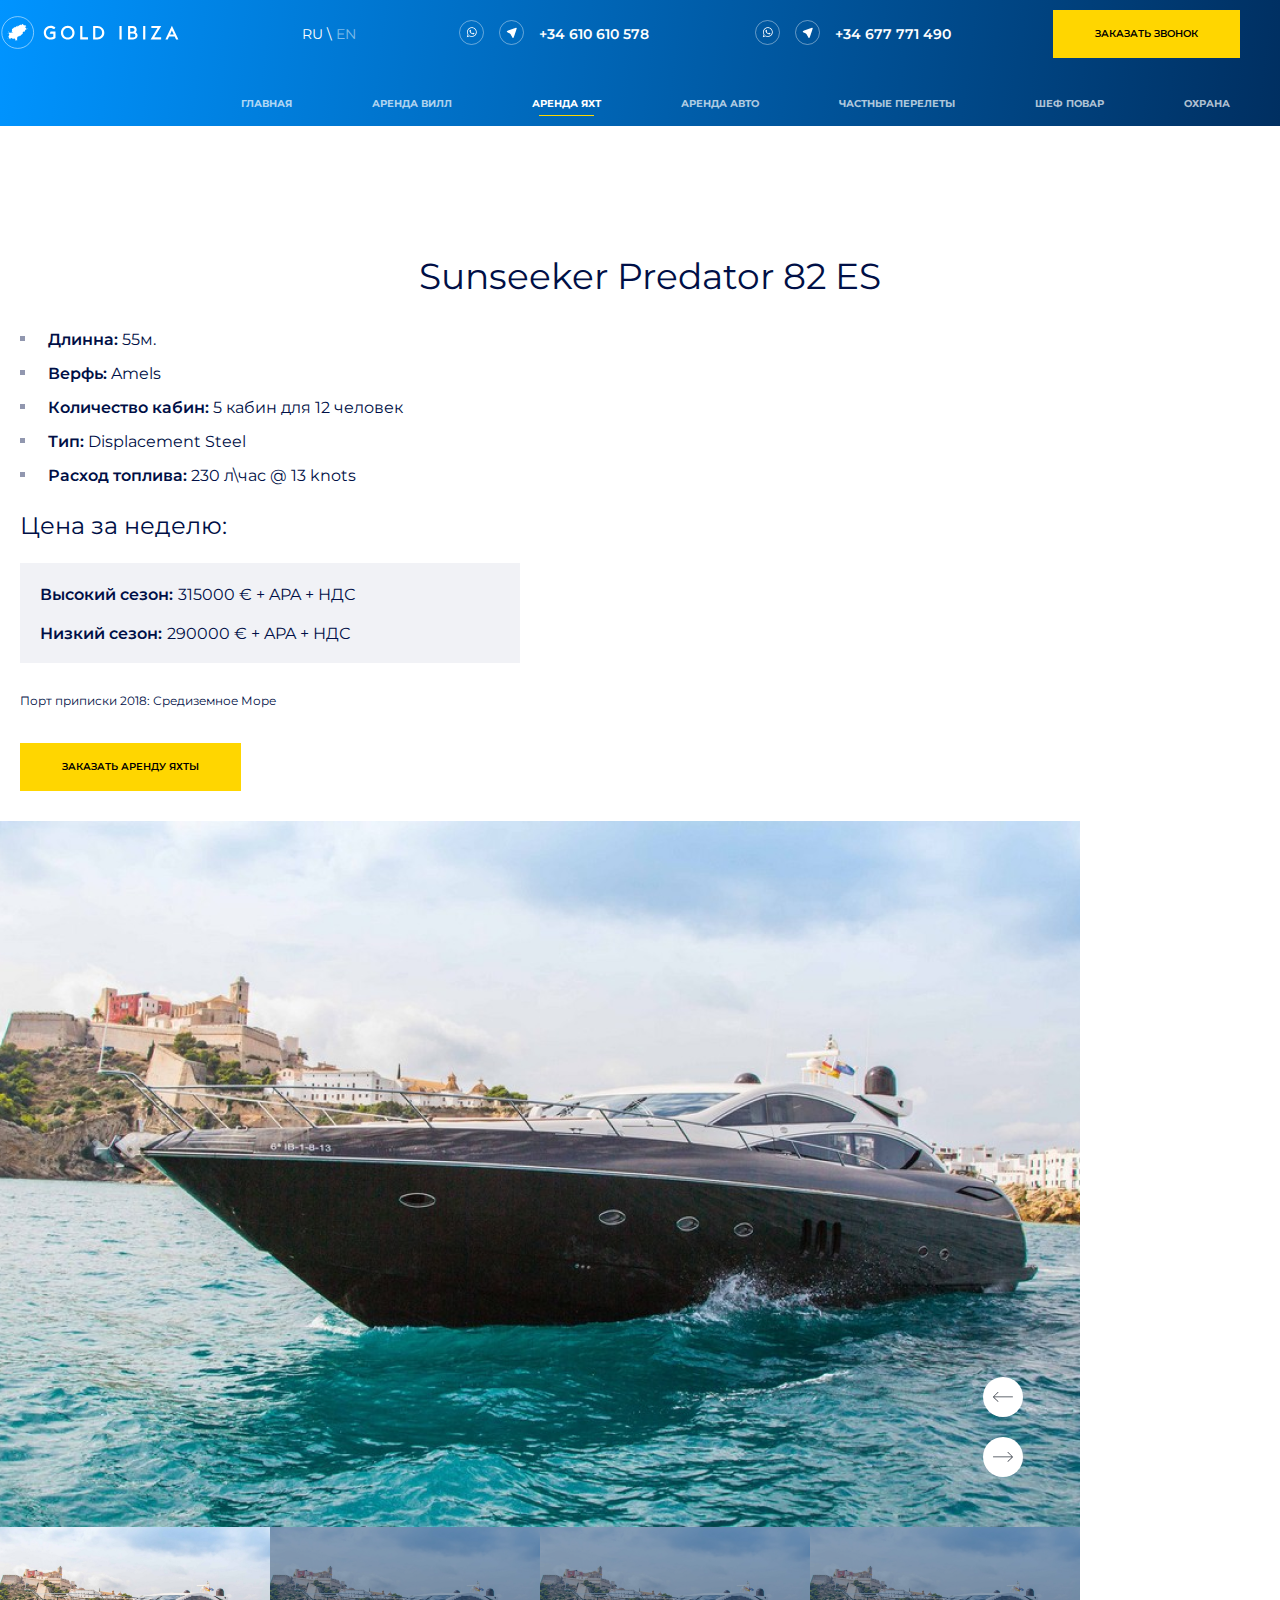
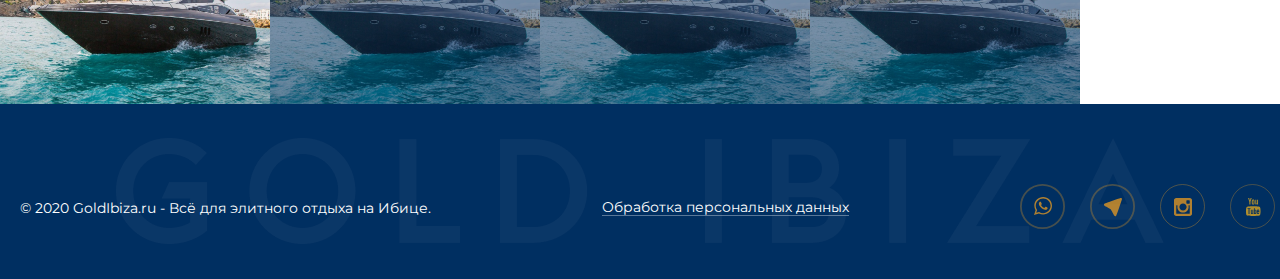
==== commit 8d767c2d: "1" ====
--- a/boat__page.html
+++ b/boat__page.html
@@ -16,9 +16,9 @@
 	<div class="header--fixed">
 		<div class="header__inner">
 			<div class="header__top">
-					<div class="header__logo">
+				<a href="index.html" class="header__logo">
 					<object class=""  type="image/svg+xml" data="img/logo_head.svg"></object>
-				</div>
+					</a>
 					<div class="header__lang--fixed">
 						<a class="lang--ru lang--active" href="">RU \ </a>
 						<a class="lang--eng" href="">EN</a>
@@ -49,9 +49,9 @@
 		<div class="header">
 		<div class="header__inner">
 			<div class="header__top">
-					<div class="header__logo">
+					<a href="index.html" class="header__logo">
 					<object class=""  type="image/svg+xml" data="img/logo_head.svg"></object>
-				</div>
+					</a>
 					<div class="header__lang">
 						<a class="lang--ru lang--active" href="">RU \ </a>
 						<a class="lang--eng" href="">EN</a>
--- a/styles/style.css
+++ b/styles/style.css
@@ -68,6 +68,9 @@
 	padding-top: 10px;
 	color: #ffffff;
 	padding-bottom: 10px;
+}
+.header__logo object {
+    pointer-events: none;
 }
 .header__humb{
 	display: none;
@@ -86,10 +89,11 @@
 	text-transform: uppercase;
 	cursor: pointer;
  	border: none;
+	transition: .5s
+
 }
 .button:hover{
 	background: #FFD5A3;
-	transition: .5s
 }
 .phone__img{
 	width: 25px;
@@ -149,6 +153,7 @@
 text-align: right;
 text-transform: uppercase;
 }
+
 .nav__item a{
 	color: rgba(255, 255, 255, 0.7);
 
@@ -241,16 +246,21 @@
 		width: 15px;
 		background-repeat: no-repeat;
 }
-
+.b-navigation__card--link{
+	transition: 1s;
+
+}
 .b-navigation__card:hover .b-navigation__card--link{
 	opacity: 1;
-	padding-bottom: 31px;
+	margin-bottom: 31px;
+
+}
+.b-navigation__card--text{
 	transition: 1s;
 
 }
 .b-navigation__card:hover .b-navigation__card--text{
-padding-bottom: 61px;
-	transition: 1s;
+margin-bottom: 30px;
 
 }
 .b-navigation__card{
@@ -296,7 +306,9 @@
 	right: 0;
 	bottom: 0;
 	background: rgba(0, 47, 97, 0.72); 
-	 opacity: 0; }
+	 opacity: 0; 
+	transition: 0.5s;
+	}
 
 .b-navigation__card--bg:before { 
 	content: '';
@@ -305,12 +317,13 @@
 	left: 0;
 	right: 0;
 	bottom: 0;
-	opacity: 0; }
+	opacity: 0; 
+	transition: 0.5s;
+}
 
 .b-navigation__card:hover .b-navigation__card--bg:before,
 .b-navigation__card:hover .b-navigation__card--bg:after { 
 	opacity: 1;
-	transition: 0.5s;
 
 	 }
 
@@ -330,17 +343,23 @@
 justify-content: space-between;
 }
 .b-owners--number{
-	font-style: normal;
-	font-weight: 600;
-	color: #000F46;
-font-size: 18px;
-line-height: 22px;
+		display: flex;
+	align-items: center;
+
 }
 .b-owners--mail{
-	font-style: normal;
+	display: flex;
+	align-items: center;
+	padding-top: 10px;
+
+}
+.b-owners__text{
+		font-style: normal;
 font-weight: 600;
 font-size: 18px;
 line-height: 22px;
+	color: #000F46;
+
 }
 .icon--left{
 	margin-right: 20px
@@ -1031,7 +1050,9 @@
 	right: 0;
 	z-index: 1;
 	bottom: 0;
-	opacity: 0; }
+	opacity: 0;
+	transition: 0.5s;
+	 }
 
 
 .b-select__bg:after { 
@@ -1043,22 +1064,25 @@
 	bottom: 0;
 	background: rgba(0, 47, 97, 0.72); 
 	 opacity: 0; 
+	transition: 0.5s;
 
 	}
 
 .b-select__card:hover .b-select__bg:before,
 .b-select__card:hover .b-select__bg:after { 
 	opacity: 1;
-	transition: 0.5s;
 }
 .b-select__content{
 	z-index: 2;
 	position: relative;
 	padding-top: 550px;
 }
+.b-select__content{
+	transition: .5s;
+
+}
 .b-select__card:hover .b-select__content{
 	padding-top: 360px;
-	transition: .5s;
 }
 
 
@@ -1772,6 +1796,7 @@
 .number--right {
     margin-left: 20px;
 }
+
 .b-owners--number{
 margin-right: 20px;
 }
@@ -1798,8 +1823,6 @@
 	margin-left: 55px;
 }
 .b-about{
-	margin-bottom: 50px;
-	display: block;
 }
 .slick-track{
 	width: 360px;
@@ -1811,6 +1834,31 @@
 .b-about__name{
 	text-align: center;	
 }
+.b-about {
+
+	  flex-direction: column;
+	}
+	.b-about__info{
+		order: 1;
+	}
+	.b-gallery{
+		order: 2;
+	}
+	.b-gallery__image{
+	}
+	.b-gallery__slide{
+	width: 100%;
+	height: auto;
+}
+.b-about__name{
+	max-width: 100%;
+}
+.b-gallery{
+}
+.b-about__button{
+	margin-bottom: 30px;
+	}
+
 .b-cook__content{
 	margin-left: 20px;
 	display: block;
@@ -1866,11 +1914,15 @@
 	margin-right: 40px;
 }
 .header__logo{
+	width: auto;
+	height: auto;
 	display: block;
+
 }
 .header__logo object{
 	width:180px;
 	height: auto;
+
 }
 .b-buy {
 	display: block;
@@ -1897,6 +1949,7 @@
 .b-buy__text{
 	max-width: 600px;
 }
+
 }
 
 @media screen and (max-width: 979px){
@@ -1947,6 +2000,7 @@
 	display: none;
 }
 .b-navigation__cards{
+	margin-left: -10px;	
 	display: flex;
 		flex-wrap: nowrap;
 -webkit-overflow-scrolling:touch!important;
@@ -1961,6 +2015,7 @@
 	   display: none;
 	}
 .b-navigation__card{
+	margin-left:10px;
 	width: 255px;
 	background-color: #fff;
 flex-shrink: 0;
@@ -2029,11 +2084,15 @@
 	padding-left: 20px;
 }
 #form-2{
-	position: relative;
     width: auto;
-
-}
-
+}
+#form-3 .menu__box{
+     overflow: auto;
+}
+#form-2{
+		width: 100%;
+     overflow: auto;
+}
 .b-aside{
 	padding-bottom: 30px;
 }
@@ -2047,9 +2106,28 @@
 	height: auto;
 }
 .b-gallery__image img{
-	max-width: calc(360px/3);
+	width: 100%;
 	height: auto;
 }
+.b-store__card--bg:after{
+	opacity: 1;
+}
+.b-store__card--bg:before{
+	opacity: 1;
+}
+.b-store__card--button{
+	opacity: 1;
+	}
+	.b-store__card--link{
+		opacity: 1;
+	}
+	.b-store__social{
+		opacity: 1;
+	}
+	.b-store__card--text{
+		transform: translateY(-300px);
+	}
+
 }
 
 
@@ -2060,7 +2138,6 @@
 
 @media screen and (max-width: 768px){
 .header__logo object {
-    width: 120px;
     height: auto;
 }
 .b-footer__info {
@@ -2074,6 +2151,8 @@
 .b-footer__polit{
 }
 .b-footer__social{
+
+    margin: auto;
 	margin-top: 10px;
 	max-width: 260px;
 	width: auto;
@@ -2097,6 +2176,7 @@
      margin-left: 5px; 
 }
 #form-4{
+
 	padding: 50px 40px;
 }
 .form{
@@ -2111,13 +2191,51 @@
     .main__form {
      margin-left: 5px; 
 }
+.b-slick__card img{
+    width: 100px;
+    height: auto;
+}
+.b-slick__card {
+    width: 100px;
+    height: 230px;
+}
+.b-owners--social{
+	display: block;
+}
+.b-owners--mail{
+	display: flex;
+	align-items: center;
+}
+.mail--right{
+	 flex-flow: wrap;
+}
+.b-owners__text{
+	order: 1;
+}
+.number--right {
+    margin-left: 0px;
+    padding-top: 10px;
+}
+.b-slick{
+	    margin-bottom: 20px;
+}
+#form-1{
+	max-width: 530px;
+	width: auto;
+}
 
 
 }
 
 
 @media screen and (max-width: 479px){
-
+	.header__logo object{
+    width: 120px;
+    height: auto;
+	}
+.b-slick__title{
+	    font-size: 36px;
+}
 .b-security__form #form-4{
     width: 420px;
     }
@@ -2136,11 +2254,17 @@
 .b-popup__text {
     max-width: 300px;
 }
+.b-buy__about{
+	padding-left: 5px;
+}
 
 }
 
 
 @media screen and (max-width: 361px){
 
-}
-
+.hamb__icon {
+    margin-right: 5px;
+}
+}
+
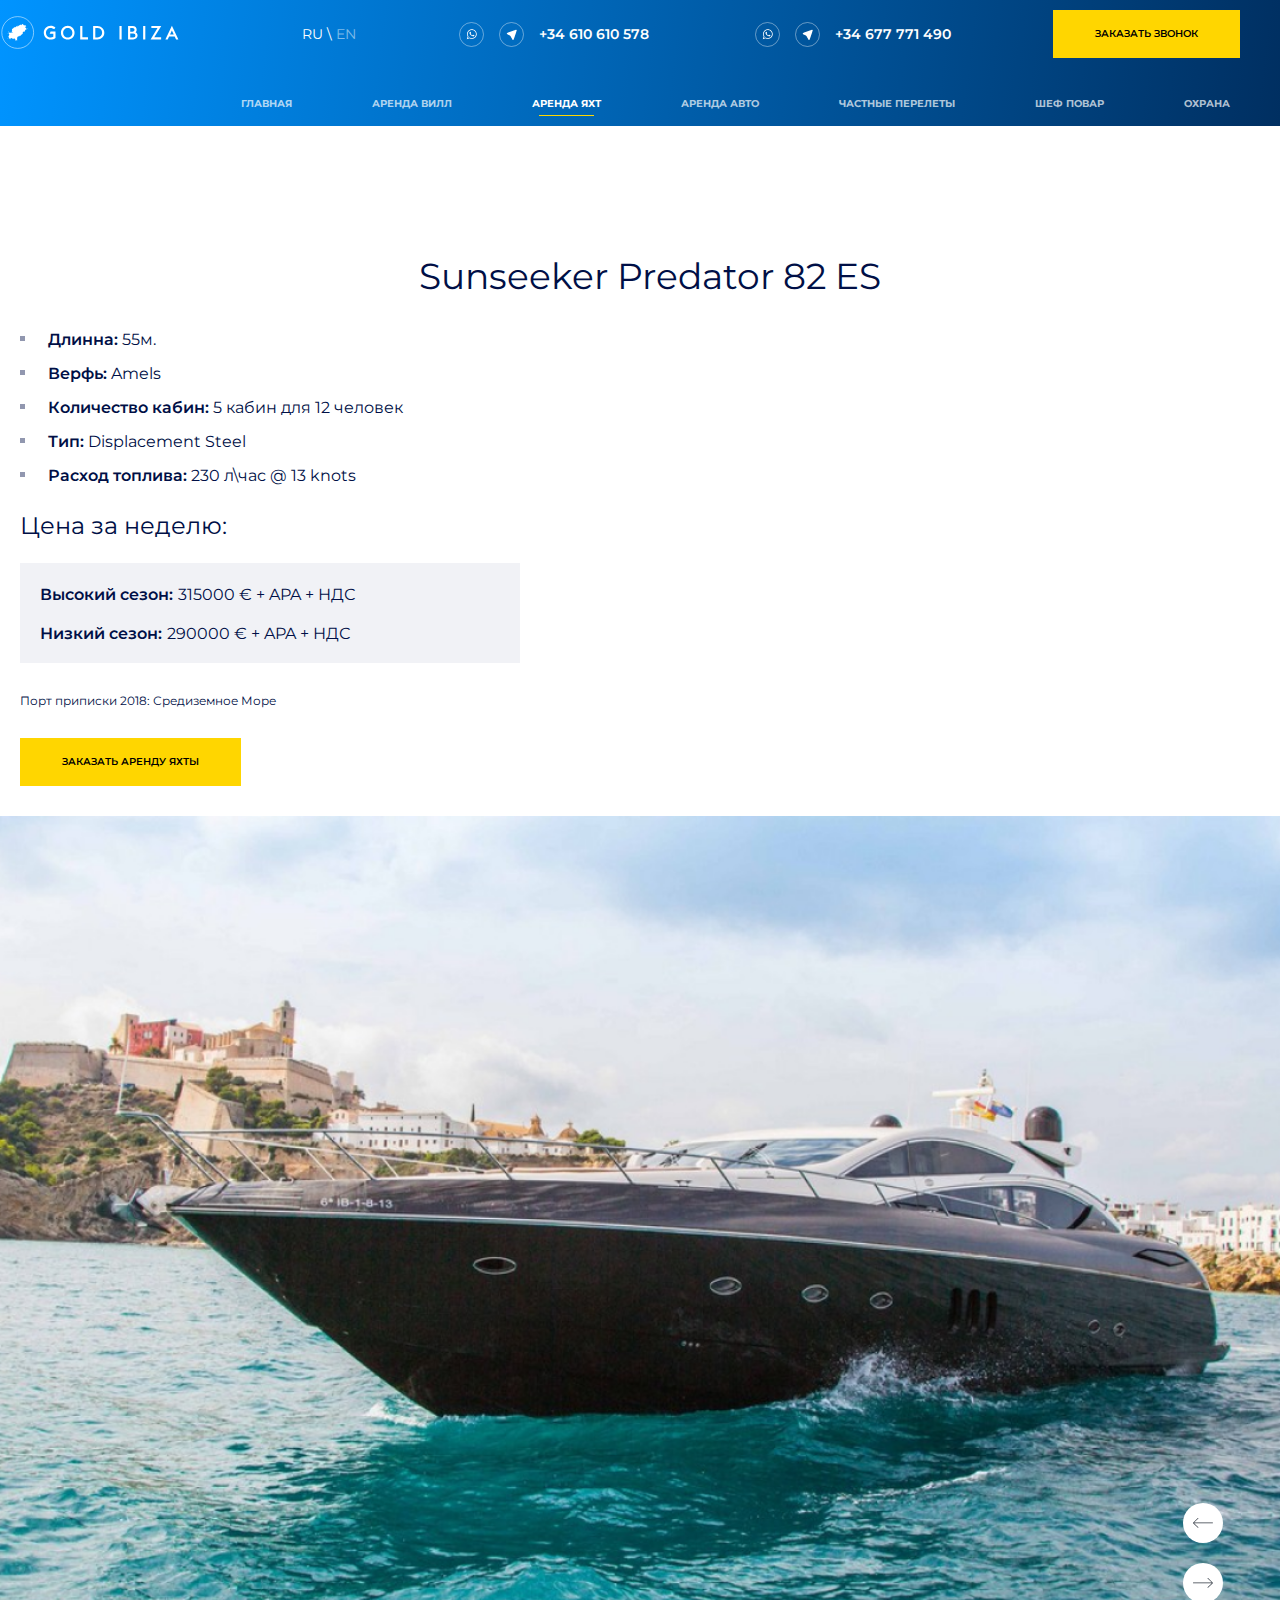
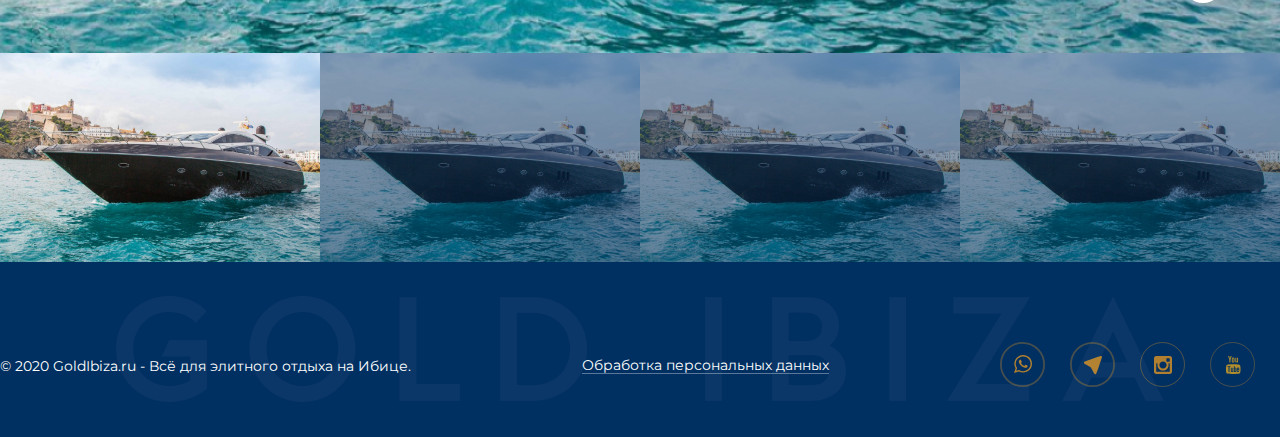
==== commit f29e8820: "1" ====
--- a/boat__page.html
+++ b/boat__page.html
@@ -273,7 +273,7 @@
 			<div class="b-footer__text">
 				© 2020 GoldIbiza.ru ️- Всё для элитного отдыха на Ибице.
 			</div>
-			<a class="b-footer__polit" href="">Обработка персональных данных</a>
+				<a target="_blank"  class="b-footer__polit" href="polit.html">Обработка персональных данных</a>
 			<div class="b-footer__social">
 			<a href="whatsapp.com">
 			<div>
--- a/styles/style.css
+++ b/styles/style.css
@@ -7,11 +7,11 @@
 	font-size: 14px;
 
 }
-/*img{
+img{
 	display: block;
 	width: 100%;
 	height: auto;
-}*/
+}
 li{
 	list-style: none;
 	margin: 0;
@@ -42,7 +42,9 @@
 margin: 0 auto;
    
 }
-
+.header__social{
+	display: flex;
+}
 .header__top{
 	   display: flex;
     justify-content: space-between;
@@ -345,13 +347,21 @@
 .b-owners--number{
 		display: flex;
 	align-items: center;
-
 }
 .b-owners--mail{
 	display: flex;
 	align-items: center;
 	padding-top: 10px;
 
+}
+.b-owners__info object{
+	pointer-events: none;
+}
+.b-owners--mail a{
+	display: block;
+}
+.b-owners--number a{
+	display: block;
 }
 .b-owners__text{
 		font-style: normal;
@@ -726,6 +736,8 @@
 
 }
 .b-store__card--text{
+transition: .5s;
+
 }
 .b-store__card--bg:after { 
 	content: '';
@@ -735,7 +747,9 @@
 	right: 0;
 	bottom: 0;
 	background: rgba(0, 47, 97, 0.72); 
-	 opacity: 0; }
+	 opacity: 0;
+	transition: 1s;
+	}
 
 .b-store__card--bg:before { 
 	content: '';
@@ -744,25 +758,26 @@
 	left: 0;
 	right: 0;
 	bottom: 0;
-	opacity: 0; }
+	opacity: 0; 
+	transition: 1s;
+}
 
 .b-store__card:hover .b-store__card--bg:before,
 .b-store__card:hover .b-store__card--bg:after { 
 	opacity: 1;
-	transition: 0.5s;
 }
 
 .b-store__card:hover .b-store__card--text{
-transition: .5s;
 transform: translateY(-300px)
 }
 .b-store__card:hover .b-store__card--button{
 	opacity: 1;
-	transition: 1s;
 }
 .b-store__card--button{
 	padding: 18px 42px;
 	opacity: 0;
+	transition: 1s;
+
 }
 .b-store__social{
 	text-align: center;
@@ -774,10 +789,11 @@
 	border-top: 1px solid rgba(255, 255, 255, 0.22);
 	padding-top: 20px; 
 	max-width: 500px;
+	transition: 1s;
+
 }
 .b-store__card:hover .b-store__social{
 	opacity: 1;
-	transition: 1s;
 
 }
 
@@ -848,15 +864,19 @@
 	height: auto;
 
 }
+.b-store__paginator--next img{
+			width: 30px;
+	height: auto;
+}
 .b-store__paginator--next{
-	margin-left: 50px;
+
 }
 .paginator__item:after{
 	content: '';
 	position: absolute;
 	display: block;
 	bottom: 0;
-	margin-left: 18px;
+	margin-left: 14px;
     width: 40px;
     height: 1px;
     background-color: rgba(0, 15, 70, 0.35);
@@ -1033,7 +1053,7 @@
 line-height: 59px;
 text-align: center;
 color: #000F46;
-
+transition: 1s;
 }
 .b-select__card:hover .b-select__text{
 	color: #ffffff;
@@ -1382,6 +1402,7 @@
 margin-left: 26px;
 color: #FFFFFF;
 
+
 }
 .hamb--phone{
 	padding-bottom: 22px;
@@ -1424,20 +1445,24 @@
 	margin-left: 65px;
 	margin-bottom: 65px;
 }
-.b-gallery{
-	max-width: 1080px;
+.b-gallery{	
+
+	width: 1080px;
 }
 .b-gallery__slide{
+	height: auto;
 width: 100%;
+display: block;
+	transition: 1s;
+
+		max-width: 60vw;
 }
 
 .b-gallery__image img{
-	max-width:270px;
-	width: auto;
+	width: 100%;
 	height: auto;
-	max-height: 200px; 
 	opacity: 0.55;
-
+	transition: .25s;
 }
 .slider-nav{
 	width: 100%;
@@ -1456,11 +1481,14 @@
     bottom: 50px;
 background-image: url(../img/next.svg);
 background-size: 50%;
+cursor: pointer;
+
 }
 .slick-prev{
     bottom: 110px;
 background-image: url(../img/back.svg);
 background-size: 50%;
+cursor: pointer;
 }
 .slick-arrow:hover{
 	opacity: .9
@@ -1772,14 +1800,45 @@
 	max-width: 342px;
 
 }
-
-
-
-
+input::-webkit-outer-spin-button,
+input::-webkit-inner-spin-button {
+  -webkit-appearance: none;
+  margin: 0;
+}
+
+/* Firefox */
+input[type=number] {
+  -moz-appearance: textfield;
+}
+
+.b-polit__list{
+	margin-left: 20px;
+}
+.b-polit__item{
+	position: relative;
+margin-top: 10px;
+
+}
+.b-polit__text{
+	font-size: 18px;
+}
+.b-polit__item:before{
+	width: 5px;
+height: 5px;
+background: rgba(0, 15, 70, 0.43);
+content: '';
+display: block;
+top: 7px;
+left: -20px;	
+position: absolute;
+}
+.b-polit__content{
+	margin-top:70px;
+	margin-bottom: 70px;
+}
 @media screen and (max-width: 1519px){
 .block__inner {
 max-width: 1330px;
-margin: 0 20px;
 }
 
 
@@ -1843,19 +1902,31 @@
 	}
 	.b-gallery{
 		order: 2;
+		width: 100%;
+
 	}
-	.b-gallery__image{
-	}
-	.b-gallery__slide{
+.b-gallery__image img{
 	width: 100%;
 	height: auto;
 }
+	.b-gallery__slide{
+	display: block;
+	width: 100%;
+
+	height: auto;
+		max-width: 100vw;
+}
 .b-about__name{
 	max-width: 100%;
 }
 .b-gallery{
+
+}
+.b-about__props{
+	margin-bottom: 20px;
 }
 .b-about__button{
+	margin: auto;
 	margin-bottom: 30px;
 	}
 
@@ -1865,7 +1936,7 @@
 }
 .b-cook__form #form-4{
 		margin-left: 0;
-		margin-bottom: 30px;
+		margin-bottom:50px;
 }
 .b-cook{
 	background-size: cover;
@@ -1881,12 +1952,19 @@
 .b-security{
 	background-size: cover;
 }
+.b-owners--social{
+display: block;
+}
+.b-cook__list{
+	padding-bottom: 40px;
+}
 }
 
 @media screen and (max-width: 1335px){
 .header__inner{
 	min-width: 100vw;
 }
+
 .header__lang--fixed {
     margin-right: 20px;
 }
@@ -1949,7 +2027,13 @@
 .b-buy__text{
 	max-width: 600px;
 }
-
+.b-owners__text{
+	order: 1;
+}
+.number--right{
+	margin-left: 0px;
+	margin-top: 10px;
+}
 }
 
 @media screen and (max-width: 979px){
@@ -1969,9 +2053,7 @@
 .b-owners__info{
 	margin-top: 20px;
 }
-.b-owners--social{
-	display: inline-flex;
-}
+
 .b-owners__img{
 	width: 100%;
 	height: 100%;
@@ -2171,6 +2253,8 @@
 }
 .b-security__form #form-4{
     width: 500px;
+margin: auto;
+    	margin-bottom: 20px;
     }
     .main__form {
      margin-left: 5px; 
@@ -2187,6 +2271,9 @@
 }
 .b-cook__form #form-4{
     width: 500px;
+margin: auto;
+    	margin-bottom: 20px;
+
     }
     .main__form {
      margin-left: 5px; 
@@ -2207,7 +2294,7 @@
 	align-items: center;
 }
 .mail--right{
-	 flex-flow: wrap;
+	 flex-flow: wrap;	
 }
 .b-owners__text{
 	order: 1;
@@ -2223,48 +2310,136 @@
 	max-width: 530px;
 	width: auto;
 }
-
+.header__lang {
+    margin-left: 10px;
+}
 
 }
 
 
 @media screen and (max-width: 479px){
-	.header__logo object{
+.header__logo object{
     width: 120px;
     height: auto;
 	}
 .b-slick__title{
 	    font-size: 36px;
 }
-.b-security__form #form-4{
-    width: 420px;
-    }
-    .main__form {
-     margin-left: 5px; 
-}
-#form-4{
-	padding: 40px 30px;
-}
-.form{
-	    width: 300px;
-}
-.b-popup__privacy{
-	max-width: 300px;
-}
-.b-popup__text {
-    max-width: 300px;
-}
+
 .b-buy__about{
 	padding-left: 5px;
 }
-
+.b-accordion__item{
+	width: 100%;
+	max-width: 470px;
+}
+#form-3 .phone__img{
+	display: none;
+}
+.hamb--phone {
+    display: block;
+}
+#form-3 .header__name{
+	margin-left: 0;
+}
+.store__phone--img{
+	display: none;
+}
+.paginator__item{
+	    height: auto;
+    width: 40px;
+}
+.paginator__item:after{
+	opacity: 0;
+}
+.hamb--soc{
+	margin-left: 10px;
+}
+.b-popup__text::before{
+opacity: 0;
+}
+.b-security__form #form-4{
+	max-width: 360px;
+    width: auto;
+    padding: 10px 10px;
+
+    }
+.b-cook__form #form-4{
+    max-width: 360px;
+    height: auto;
+    padding: 10px 10px;
+}
+.main__form {
+    margin: auto;
+}
+
+#form-4{
+margin-right: 10px;
+}
+.form{
+	width: 250px;
+}
+.b-popup__privacy{
+	max-width: 250px;
+}
+.b-popup__text {
+	width: auto;
+}
+    .b-navigation__title{
+    	font-weight: 500;
+font-size: 36px;
+line-height: 34px;
+
+    }
+    .header__lang{
+    	font-weight: 600;
+font-size: 8px;
+line-height: 10px;
+margin-left: 0px;
+    }
+    .header__logo object{
+    	width: 105px;
+
+    }
+    .header__button{
+    	font-weight: 600;
+font-size: 8px;
+line-height: 10px;
+padding: 10px 11px;
+text-transform: uppercase;
+
+color: #000F46;
+
+    }
 }
 
 
 @media screen and (max-width: 361px){
-
+.form{
+	width: 200px;
+}
+.b-security__form #form-4{
+	max-width:250px;
+    }
+    .b-navigation__title{
+    	font-weight: 500;
+font-size: 28px;
+line-height: 34px;
+
+    }
+.b-cook__form #form-4{
+	max-width: 250px;
+}
+
+.b-popup__privacy{
+	max-width: 200px;
+}
+.b-form__logo {
+    margin-left: 30px;
+}
 .hamb__icon {
     margin-right: 5px;
 }
-}
-
+
+}
+
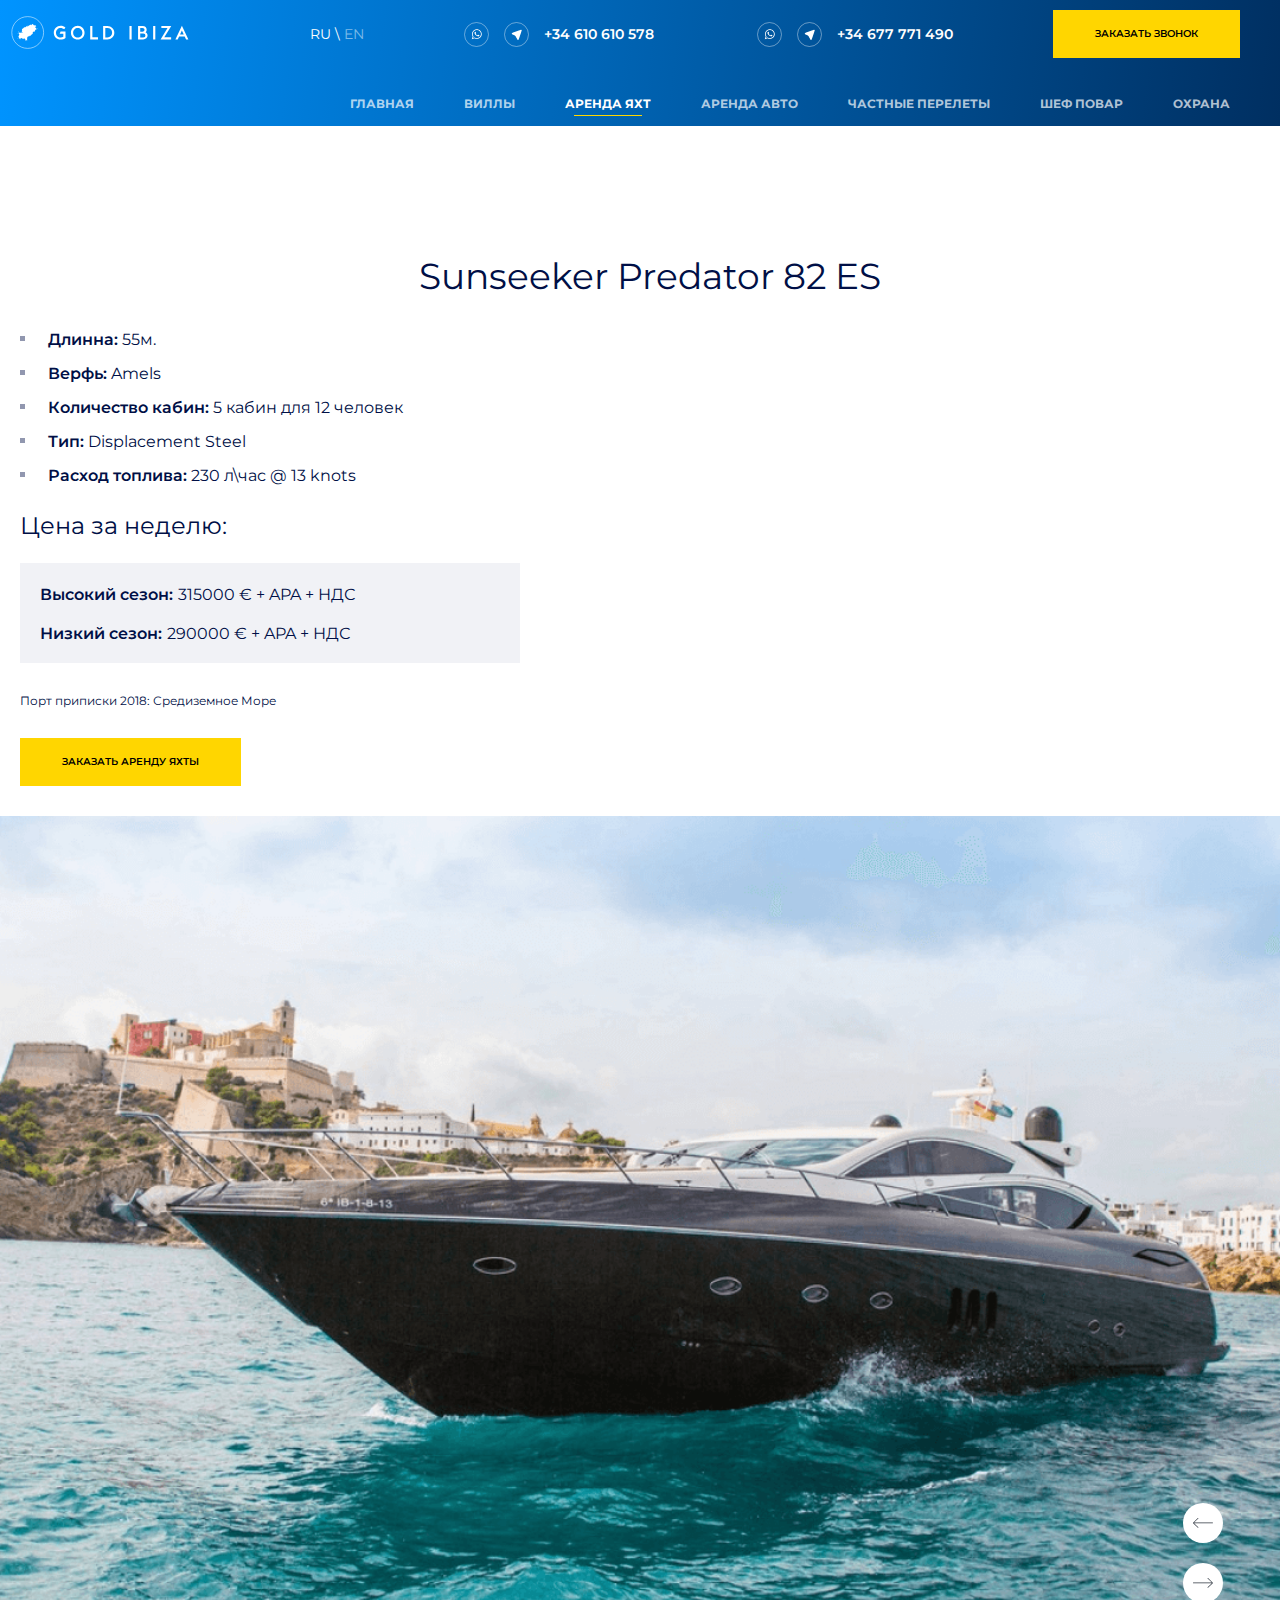
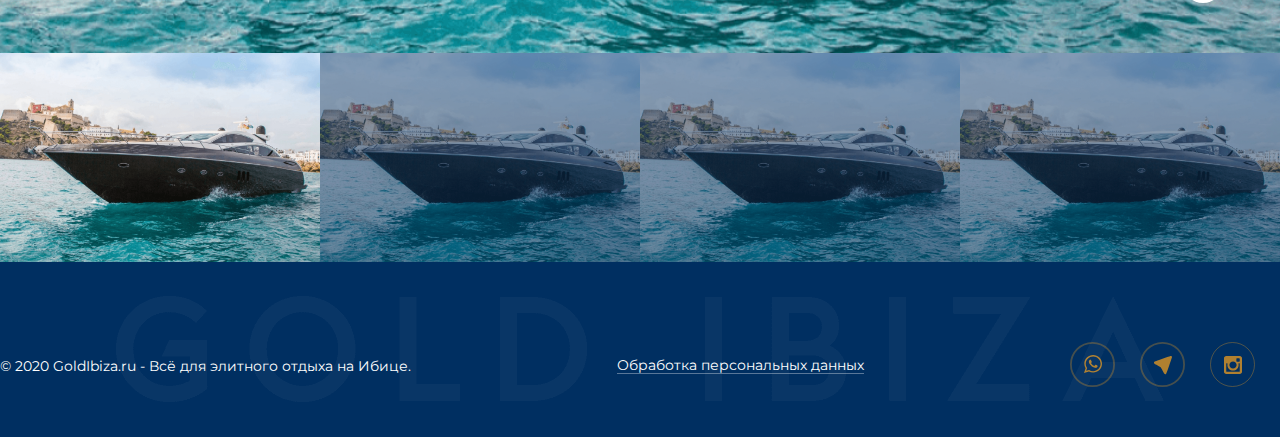
==== commit 9c29ef34: "1" ====
--- a/boat__page.html
+++ b/boat__page.html
@@ -16,27 +16,27 @@
 	<div class="header--fixed">
 		<div class="header__inner">
 			<div class="header__top">
-				<a href="index.html" class="header__logo">
+					<a href="index.html" class="header__logo">
 					<object class=""  type="image/svg+xml" data="img/logo_head.svg"></object>
 					</a>
-					<div class="header__lang--fixed">
+					<div class="header__lang header__lang--fixed">
 						<a class="lang--ru lang--active" href="">RU \ </a>
 						<a class="lang--eng" href="">EN</a>
 					</div>
 					<div class="header__phone">
-						<a href=""><img class="phone__img" src="img/whatsapp_white.svg"></a>
-						<a href=""><img class="phone__img" src="img/telegram_white.svg"></a>
+						<a href="https://wa.me/34610610578"><img class="phone__img" src="img/whatsapp_white.svg"></a>
+						<a href="https://t.me/Alexibiza"><img class="phone__img" src="img/telegram_white.svg"></a>
 						<a href=""><div class="header__number">+34 610 610 578</div></a>
 					</div>
 					<div class="header__phone">
-						<a href="">
+						<a href="https://wa.me/34677771490">
 						<img class="phone__img" src="img/whatsapp_white.svg"></a>
-						<a href=""><img class="phone__img" src="img/telegram_white.svg"></a>
+						<a href="https://t.me/Goldibiza"><img class="phone__img" src="img/telegram_white.svg"></a>
 						<a href=""><div class="header__number">+34 677 771 490</div></a>
 					</div>
 					<div class="header__social">
-						<a href=""><img class="social__img" src="img/facebook.svg"></a>
-						<a href=""><img class="social__img" src="img/insta.svg"></a>
+						<a href="https://www.facebook.com/goldibiza/"><img class="social__img" src="img/facebook.svg"></a>
+						<a href="https://www.instagram.com/goldibiza.ru/"><img class="social__img" src="img/insta.svg"></a>
 					</div>
 				<button class="button header__button  popup-with-form" href="#form-1" data-popup="Заказать звонок">Заказать звонок</button>
 
@@ -44,11 +44,12 @@
 				<img class="hamb__icon" src="img/hamb.svg">
 			</a>
 			</div>
+
 		</div>
 	</div>
 		<div class="header">
 		<div class="header__inner">
-			<div class="header__top">
+				<div class="header__top">
 					<a href="index.html" class="header__logo">
 					<object class=""  type="image/svg+xml" data="img/logo_head.svg"></object>
 					</a>
@@ -57,23 +58,26 @@
 						<a class="lang--eng" href="">EN</a>
 					</div>
 					<div class="header__phone">
-						<a href=""><img class="phone__img" src="img/whatsapp_white.svg"></a>
-						<a href=""><img class="phone__img" src="img/telegram_white.svg"></a>
+						<a href="https://wa.me/34610610578"><img class="phone__img" src="img/whatsapp_white.svg"></a>
+						<a href="https://t.me/Alexibiza"><img class="phone__img" src="img/telegram_white.svg"></a>
 						<a href=""><div class="header__number">+34 610 610 578</div></a>
 					</div>
 					<div class="header__phone">
-					<a href=""><img class="phone__img" src="img/whatsapp_white.svg"></a>
-						<a href=""><img class="phone__img" src="img/telegram_white.svg"></a>
+						<a href="https://wa.me/34677771490">
+						<img class="phone__img" src="img/whatsapp_white.svg"></a>
+						<a href="https://t.me/Goldibiza"><img class="phone__img" src="img/telegram_white.svg"></a>
 						<a href=""><div class="header__number">+34 677 771 490</div></a>
 					</div>
 					<div class="header__social">
-						<a href=""><img class="social__img" src="img/facebook.svg"></a>
-						<a href=""><img class="social__img" src="img/insta.svg"></a>
-					</div>
-			<button class="button header__button  popup-with-form" href="#form-1" data-popup="Заказать звонок">Заказать звонок</button>
+						<a href="https://www.facebook.com/goldibiza/"><img class="social__img" src="img/facebook.svg"></a>
+						<a href="https://www.instagram.com/goldibiza.ru/"><img class="social__img" src="img/insta.svg"></a>
+					</div>
+				<button class="button header__button  popup-with-form" href="#form-1" data-popup="Заказать звонок">Заказать звонок</button>
 				<a class="popup-with-form header__humb popup__hamb"  data-popup="menu" href="#form-3">
 				<img class="hamb__icon" src="img/hamb.svg">
-			</div>
+			</a>
+			</div>
+
 			<div class="header__bot">
 				<nav class="nav header__nav">
 					<ul class="nav__menu">
@@ -81,7 +85,7 @@
 							<a href="index.html">Главная</a>
 						</li>
 						<li class="nav__item">
-							<a href="villa.html">Аренда вилл</a>
+							<a href="villa.html">Виллы</a>
 						</li>
 						<li class="nav__item  item--selected">
 							<a href="store_boat.html">Аренда яхт</a>
@@ -137,7 +141,7 @@
 							<a href="index.html">Главная</a>
 						</li>
 						<li class="nav__item--hamb  ">
-							<a href="villa.html">Аренда вилл</a>
+							<a href="villa.html">Виллы</a>
 						</li>
 						<li class="nav__item--hamb  hamb--active">
 							<a href="store_boat.html">Аренда яхт</a>
@@ -155,47 +159,57 @@
 							<a href="security.html">Охрана</a>
 						</li>
  				</ul>
- 				<div class="hamb__contacts">
+ 				
+	<div class="hamb__contacts">
  					<div class="contacts__title">Связаться с нами:</div>
  					<div class="header__phone hamb--phone">
+ 						<a href="https://wa.me/34610610578">
 						<img class="phone__img" src="img/whatsapp_white.svg">
+						</a>
+						<a href="https://t.me/Alexibiza">
 						<img class="phone__img" src="img/telegram_white.svg">
+						</a>
 						<div class="header__number">+34 610 610 578</div>
 						<div class="header__name"> Шеденко Александр Владимирович</div>
 					</div>
 					<div class="header__phone hamb--phone">
+						<a href="https://wa.me/34677771490">
 						<img class="phone__img" src="img/whatsapp_white.svg">
+						</a>
+						<a href="https://t.me/Goldibiza">
 						<img class="phone__img" src="img/telegram_white.svg">
+						</a>
 						<div class="header__number">+34 677 771 490</div>
 						<div class="header__name">Шабека Максим Сергеевич</div>
 					</div>
  				</div>
- 				<div class="hamb__social">
+ 				
+
+	<div class="hamb__social">
  					<div class="social__title">Мы в соц.сетях:</div>
  					<div class="b-footer__social hamb--soc">
-			<a href="whatsapp.com">
+			<a href="https://wa.me/34610610578">
 			<div>
 			<object class="b-footer__icon"  type="image/svg+xml" data="img/whatsapp_white.svg">
 				</object>
 			</div>
 			</a>
-			<a href="">
+			<a href="https://t.me/Alexibiza">
 			<div>
 			<object class="b-footer__icon"  type="image/svg+xml" data="img/telegram_white.svg"></object>
 			</div>
 			</a>
-			<a href="">
+			<a href="https://www.instagram.com/goldibiza.ru/?igshid=psany31v9zul">
 			<div>
 			<object class="b-footer__icon"  type="image/svg+xml" data="img/insta.svg"></object>
 			</div>
 			</a>
-			<a href="">
-			<div>
-			<object class="b-footer__icon"  type="image/svg+xml" data="img/youtube.svg"></object>
-			</div>
-			</a>
 			</div>
  				</div>
+
+
+
+
 			</div>
 				
 	</fieldset>
@@ -275,34 +289,33 @@
 			</div>
 				<a target="_blank"  class="b-footer__polit" href="polit.html">Обработка персональных данных</a>
 			<div class="b-footer__social">
-			<a href="whatsapp.com">
+			<a href="https://wa.me/34610610578">
 			<div>
 			<object class="b-footer__icon"  type="image/svg+xml" data="img/whatsapp_white.svg">
 				</object>
 			</div>
 			</a>
-			<a href="">
+			<a href="https://t.me/Alexibiza">
 			<div>
 			<object class="b-footer__icon"  type="image/svg+xml" data="img/telegram_white.svg"></object>
 			</div>
 			</a>
-			<a href="">
+			<a href="https://www.instagram.com/goldibiza.ru/?igshid=psany31v9zul">
 			<div>
 			<object class="b-footer__icon"  type="image/svg+xml" data="img/insta.svg"></object>
 			</div>
 			</a>
-			<a href="">
-			<div>
-			<object class="b-footer__icon"  type="image/svg+xml" data="img/youtube.svg"></object>
-			</div>
-			</a>
+			
 			</div>
 		</div>
 	</div>
 </div>
+
 </body>
 	<script src="https://cdn.jsdelivr.net/npm/jquery@3.4.1/dist/jquery.min.js">
 	</script>
+	<script src="js/jquery.lazy.min.js"></script>
+	
 	<script type="text/javascript" src="js/slick.min.js" defer></script>
 	<script src="js/jquery.magnific-popup.js"></script>
 	<script type="text/javascript" src="js/index.js" defer></script>
--- a/styles/style.css
+++ b/styles/style.css
@@ -127,9 +127,17 @@
 .logo__img{
 	padding-right: 17px;
 }
+.lang--ru{
+		color: rgba(255, 255, 255, 0.5);
+}
 .lang--active{
 	color: #FFFFFF;
-
+		transition: .25s;
+
+}
+
+.lang--active:hover{
+		color: rgba(255, 214, 0, 1);
 }
 .lang--eng{
 	color: rgba(255, 255, 255, 0.5);
@@ -145,19 +153,22 @@
 }
 
 .nav__item{
-	padding-left: 80px;
+margin-left: 80px;
 
 	font-family: Montserrat;
 font-style: normal;
 font-weight: bold;
-font-size: 10px;
+font-size: 12px;
 line-height: 12px;
 text-align: right;
 text-transform: uppercase;
-}
-
+transition: .5s;
+}
 .nav__item a{
 	color: rgba(255, 255, 255, 0.7);
+}
+.nav__item:hover a{
+		color: rgba(255, 214, 0, 1);
 
 }
 .item--selected a{
@@ -177,7 +188,7 @@
 }
 .b-navigation{
 
-	min-height: 1050px;
+	min-height: 100vh;
 		background-image: url(../img/6.png);
 	background-repeat: no-repeat;
 	background-size: cover;
@@ -194,8 +205,8 @@
 }
 .b-navigation__title{
 	position: relative;
-
-	padding-top: 217px;
+	text-shadow: 1px 1px 1px #000;
+	padding-top: 100px;
 	font-family:"Montserrat";
 	font-style: normal;
 	font-weight: 300;
@@ -293,7 +304,7 @@
 line-height: 17px;
 }
 .b-navigation__cards{
-margin-top: 65px;
+margin-top: 40px;
     flex-wrap: wrap;
 	display: flex;
 max-width: 770px;
@@ -333,8 +344,8 @@
 	margin-top: 12px;
 }
 .b-owners__img{
-	width: 575px;
-	height: 575px;
+	width: 400px;
+	height: 400px;
 }
 .b-owners__card{
 	display: flex;
@@ -352,8 +363,8 @@
 	display: flex;
 	align-items: center;
 	padding-top: 10px;
-
-}
+}
+
 .b-owners__info object{
 	pointer-events: none;
 }
@@ -403,8 +414,8 @@
 }
 
 .b-owners__info{
-	margin-left: 200px;
-		margin-top: 195px;
+	margin-left: 100px;
+		margin-top: 80px;
 }
 .b-owners--founder{
 	margin-bottom: 25px;
@@ -420,7 +431,7 @@
 
 }
 .b-owners--number{
-	margin-right: 110px
+	margin-right: 80px
 }
 
 .card--right{
@@ -430,24 +441,31 @@
 }
 .info--right{
 	text-align: right;
-	margin-right: 200px
+	margin-right: 100px
 }
 .slogan--right{
 border-right: 3px solid #000F46;
 padding-right: 23px;
 }
-
+.lang--eng{
+	transition: .25s
+}
+.lang--eng:hover{
+	color: rgba(255, 214, 0, 1);
+
+}
 
 .icon--right{
 	margin-left: 20px
 }
 .number--right{
 	margin-right: 0;
-margin-left: 110px;
+margin-left: 80px;
 min-width: 146px;
 }
 
 .b-slick__img{
+
 	width: auto;
 	max-width: 230px;
 	height: auto;
@@ -703,7 +721,13 @@
 	position: relative;
 }
 
-
+.store__link{
+	display: none;
+	height: 100%;
+	text-align: center;
+	position: absolute;
+	width: 100%;
+}
 .b-store__grid{
   display: flex;
   flex-wrap: wrap;
@@ -724,6 +748,9 @@
 	background-size: cover;
 	text-align: center;
 }
+.b-store__card--text{
+	text-shadow: 1px 1px 2px black;
+}
 .b-store__content{
 	position: relative;
 		z-index: 2;
@@ -737,7 +764,7 @@
 }
 .b-store__card--text{
 transition: .5s;
-
+color: #fff;
 }
 .b-store__card--bg:after { 
 	content: '';
@@ -811,7 +838,7 @@
 	color: #FFFFFF;
 }
 .store__phone--img{
-	padding-right: 0;
+	padding-right: 5px;
 	margin-left: 15px;
 }
 
@@ -1020,6 +1047,8 @@
 
 
 .b-select__card{
+	background-repeat: no-repeat;
+	background-size: cover;
 	width: 50%;
 	min-height: 1000px;
 	position: relative;
@@ -1029,7 +1058,7 @@
 }
 .b-select__buy{
 	text-align: center;
-	background-image: url("../img/IMG_09641.png");
+	background-image: url("../img/de9fe922874b438b83cc24a5e318dd351.png");
 
 }
 .b-select__arenda{
@@ -1107,6 +1136,7 @@
 
 
 .b-cook{
+	    background-size: cover;
 	background-image: url(../img/30194974.png);
 	background-repeat: no-repeat;
 	background-color: rgba(0, 37, 94, 0.9);
@@ -1117,6 +1147,7 @@
 
 }
 .b-security{
+	    background-size: cover;
 	background-image: url(../img/30194975.png);
 	background-repeat: no-repeat;
 	background-color: rgba(0, 37, 94, 0.9);
@@ -1186,6 +1217,12 @@
 	width: 600px;
 
 }
+.b-cook__form {
+	margin: auto;
+	}
+	.b-security__form {
+	margin: auto;
+	}
 .b-popup__message .form{
 	margin-bottom: 20px;
 
@@ -1542,6 +1579,7 @@
 margin-top: 30px;
 
 }
+
 .props__item:before{
 	width: 5px;
 height: 5px;
@@ -1836,12 +1874,23 @@
 	margin-top:70px;
 	margin-bottom: 70px;
 }
-@media screen and (max-width: 1519px){
+@media screen and (max-width: 1981px){
+	.b-navigation{
+		min-height: 1050px;
+	}
+}
+@media screen and (max-width: 1601px){
 .block__inner {
 max-width: 1330px;
 }
 
 
+.header__button {
+	margin-right: 10px;
+}
+.header__logo{
+	margin-left: 10px;
+}
 .hexader__social{
 	display: flex;
 
@@ -1865,9 +1914,13 @@
 .header__lang {
     margin-right: 50px;
 }
+
 .b-navigation__cards{
 	margin-top: 50px;
 	margin-left: 20px;
+}
+.store__phone{
+	display: none;
 }
 .b-navigation__title{
 	    margin: 0 20px;
@@ -1958,13 +2011,21 @@
 .b-cook__list{
 	padding-bottom: 40px;
 }
+.nav__menu{
+	margin-right: 20px;
+}
+.mail--right{
+	padding-bottom: 10px;
+}
 }
 
 @media screen and (max-width: 1335px){
 .header__inner{
 	min-width: 100vw;
 }
-
+.icon--right{
+	margin-right: 10px;
+}
 .header__lang--fixed {
     margin-right: 20px;
 }
@@ -2034,12 +2095,37 @@
 	margin-left: 0px;
 	margin-top: 10px;
 }
+.nav__item {
+    margin-left: 50px
+}
 }
 
 @media screen and (max-width: 979px){
 	.block__inner {
 margin: 0 10px;
 }
+.b-store__card--button{
+	display: none;
+}
+.b-store__card--bg{
+	display: none;
+}
+.b-store__card--link{
+display: none;
+}
+.b-store__social{
+	display: none;
+}
+.b-store__card--text{
+	margin-bottom: 30px;
+}
+.b-store__card:hover .b-store__card--text{
+transform: translateY(0);
+}
+.b-store__content{
+	    margin-top: 0;
+	    justify-content: flex-end;
+}
 .header__humb{
 	display: block;
 }
@@ -2056,7 +2142,7 @@
 
 .b-owners__img{
 	width: 100%;
-	height: 100%;
+	height: auto;
 }
 .info--right {
     text-align: left;
@@ -2081,39 +2167,7 @@
 .hamb__contacts:after{
 	display: none;
 }
-.b-navigation__cards{
-	margin-left: -10px;	
-	display: flex;
-		flex-wrap: nowrap;
--webkit-overflow-scrolling:touch!important;
-scroll-behavior: smooth;
-scroll-snap-type: x mandatory;
-overflow-x: auto;
-}
-.b-navigation__cards::-webkit-scrollbar { 
-	width: 0;
-	 -webkit-appearance: none;
-	  background-color: transparent;
-	   display: none;
-	}
-.b-navigation__card{
-	margin-left:10px;
-	width: 255px;
-	background-color: #fff;
-flex-shrink: 0;
-text-shadow: none;
-scroll-snap-align: center;
-}
-.b-navigation__card--text{
-color: #000;
-    padding-bottom: 25px;
-position: relative;
-}
-.b-navigation__card--link{
-	margin-bottom: 10px;
-
-	opacity: 1;
-}
+
 .social--right{
 	flex-direction: row-reverse;
 }
@@ -2157,7 +2211,7 @@
 	opacity: 1;
 }
 .b-store__card {
-    width: calc(100%/2);
+    width: 100%;
 }
 .b-store__grid{
 	height: auto;
@@ -2206,19 +2260,55 @@
 	.b-store__social{
 		opacity: 1;
 	}
-	.b-store__card--text{
-		transform: translateY(-300px);
+
+.store__link{
+	display: block;
+}
+}
+
+
+
+
+
+
+
+@media screen and (max-width: 768px){
+	.b-navigation__cards{
+	margin-left: -10px;	
+	display: flex;
+		flex-wrap: nowrap;
+-webkit-overflow-scrolling:touch!important;
+scroll-behavior: smooth;
+scroll-snap-type: x mandatory;
+overflow-x: auto;
+}
+.b-navigation__cards::-webkit-scrollbar { 
+	width: 0;
+	 -webkit-appearance: none;
+	  background-color: transparent;
+	   display: none;
 	}
-
-}
-
-
-
-
-
-
-
-@media screen and (max-width: 768px){
+	.b-navigation__title{
+		padding-top: 150px;
+	}
+.b-navigation__card{
+	margin-left:10px;
+	width: 255px;
+	background-color: #F1F2F6;
+flex-shrink: 0;
+text-shadow: none;
+scroll-snap-align: center;
+}
+.b-navigation__card--text{
+color: #000;
+    padding-bottom: 25px;
+position: relative;
+}
+.b-navigation__card--link{
+	margin-bottom: 10px;
+
+	opacity: 1;
+}
 .header__logo object {
     height: auto;
 }
@@ -2297,8 +2387,10 @@
 	 flex-flow: wrap;	
 }
 .b-owners__text{
+	white-space: nowrap;
 	order: 1;
 }
+
 .number--right {
     margin-left: 0px;
     padding-top: 10px;
@@ -2313,7 +2405,17 @@
 .header__lang {
     margin-left: 10px;
 }
-
+.info--right{
+	margin-left: 20px;
+}
+.b-owners__info{
+	margin-left: 20px;
+
+}
+.b-accordion__item {
+    max-width: 500px;
+    width: 100%;
+}
 }
 
 
@@ -2409,7 +2511,12 @@
 text-transform: uppercase;
 
 color: #000F46;
-
+    }
+    .season{
+    	display: block;
+    }
+    .price__seasons{
+    	height: 100%;
     }
 }
 
@@ -2436,6 +2543,7 @@
 }
 .b-form__logo {
     margin-left: 30px;
+    width: 140px;
 }
 .hamb__icon {
     margin-right: 5px;
